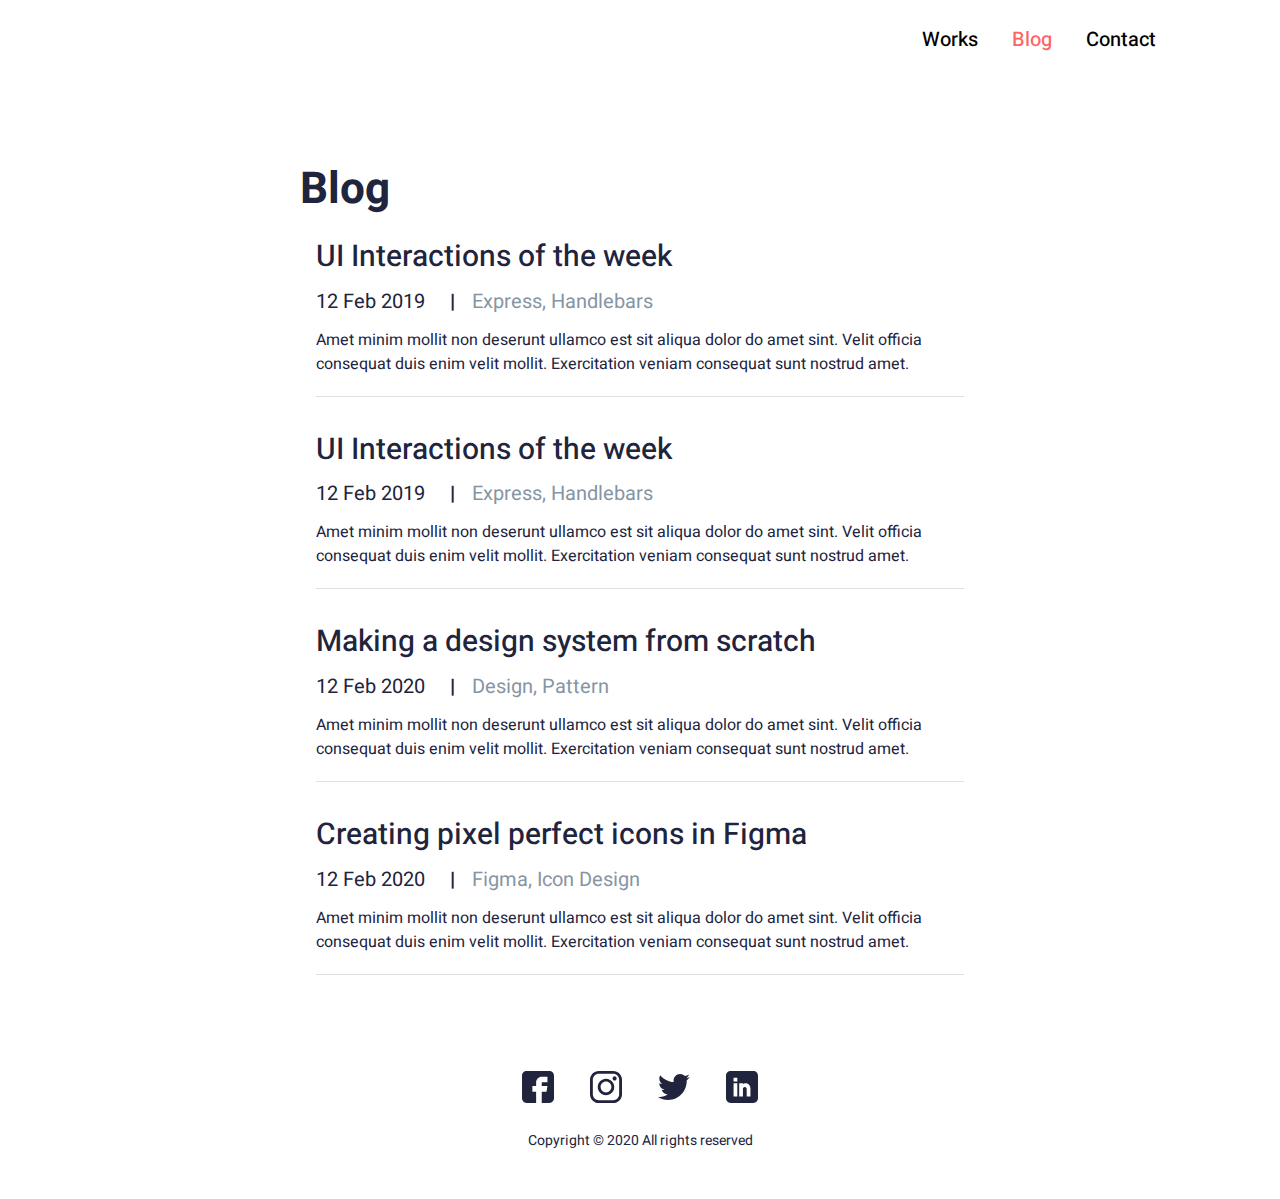
==== blog.html @ 6e4ddffd "uploading" ====
<!DOCTYPE html>
<html lang="en">
<head>
  <meta charset="UTF-8">
  <meta http-equiv="X-UA-Compatible" content="IE=edge">
  <meta name="viewport" content="width=device-width, initial-scale=1.0">
  <meta name="theme-color" content="rgb(255, 100, 100)">
  <meta name="msapplication-navbutton-color" content="rgb(255, 100, 100)">
  <meta name="apple-mobile-web-app-status-bar-style" content="rgb(255, 100, 100)">
  <link rel="stylesheet" href="css/base.css">
  <link rel="stylesheet" href="css/style.css">
  <title>John: Blog</title>
</head>
<body><!--active-->
  <div class="wrap">

    <header class="header-wrap">
      <div class="header-container container">
        <div class="header"><!--active-->
          <div class="header_burger-wrap"><!--active-->
            <div class="header_burger">
              <span class="header_burger-stick"></span>
              <span class="header_burger-stick"></span>
              <span class="header_burger-stick"></span>
            </div>
          </div>
          <nav class="header_menu-wrap"><!--active-->
            <ul class="header_menu">
              <li><a href="works.html" class="header_menu-link">Works</a></li>
              <li><a href="blog.html" class="header_menu-link header_menu-link_active">Blog</a></li>
              <li><a href="#contact" class="header_menu-link">Contact</a></li>
            </ul>
          </nav>
        </div>
      </div>
    </header>

    <main class="main">

      <section class="blog-wrap section">
        <div class="page-container container">
          <div class="blog page">
            <h2 class="blog_heading page-heading heading-main">Blog</h2>
            <div class="blog_case page-case">
              <a href="#" class="blog_case-item">
                <h3 class="blog_case-item_heading heading-thin">UI Interactions of the week</h3>
                <p class="blog_case-item_date">12 Feb 2019 <span>|</span> <mark>Express, Handlebars</mark></p>
                <p class="blog_case-item_text text">Amet minim mollit non deserunt ullamco est sit aliqua dolor do amet sint. Velit officia consequat duis enim velit mollit. Exercitation veniam consequat sunt nostrud amet.</p>
              </a>
              <a href="#" class="blog_case-item">
                <h3 class="blog_case-item_heading heading-thin">UI Interactions of the week</h3>
                <p class="blog_case-item_date">12 Feb 2019 <span>|</span> <mark>Express, Handlebars</mark></p>
                <p class="blog_case-item_text text">Amet minim mollit non deserunt ullamco est sit aliqua dolor do amet sint. Velit officia consequat duis enim velit mollit. Exercitation veniam consequat sunt nostrud amet.</p>
              </a>
              <a href="#" class="blog_case-item">
                <h3 class="blog_case-item_heading heading-thin">Making a design system from scratch</h3>
                <p class="blog_case-item_date">12 Feb 2020 <span>|</span> <mark>Design, Pattern</mark></p>
                <p class="blog_case-item_text text">Amet minim mollit non deserunt ullamco est sit aliqua dolor do amet sint. Velit officia consequat duis enim velit mollit. Exercitation veniam consequat sunt nostrud amet.</p>
              </a>
              <a href="#" class="blog_case-item">
                <h3 class="blog_case-item_heading heading-thin">Creating pixel perfect icons in Figma</h3>
                <p class="blog_case-item_date">12 Feb 2020 <span>|</span> <mark>Figma, Icon Design</mark></p>
                <p class="blog_case-item_text text">Amet minim mollit non deserunt ullamco est sit aliqua dolor do amet sint. Velit officia consequat duis enim velit mollit. Exercitation veniam consequat sunt nostrud amet.</p>
              </a>              
            </div>
          </div>
        </div>
      </section>

    </main>

    <footer class="footer-wrap section" id="contact">
      <div class="container">
        <div class="footer">
          <div class="footer_social">
            <a href="#" class="footer_social-link">
              <svg class="footer_social-link_svg" width="30" height="30" viewBox="0 0 30 30" fill="none" xmlns="http://www.w3.org/2000/svg">
                <path d="M25.6055 0H4.39453C1.97159 0 0 1.97159 0 4.39453V25.6055C0 28.0284 1.97159 30 4.39453 30H13.2422V19.3945H9.72656V14.1211H13.2422V10.5469C13.2422 7.63893 15.6077 5.27344 18.5156 5.27344H23.8477V10.5469H18.5156V14.1211H23.8477L22.9688 19.3945H18.5156V30H25.6055C28.0284 30 30 28.0284 30 25.6055V4.39453C30 1.97159 28.0284 0 25.6055 0Z"/>
              </svg>
            </a>
            <a href="#" class="footer_social-link">
              <svg class="footer_social-link_svg" width="30" height="30" viewBox="0 0 30 30" fill="none" xmlns="http://www.w3.org/2000/svg">
                <path d="M21.7209 0H8.27874C3.71384 0 0 3.71402 0 8.27892V21.7211C0 26.2862 3.71384 30 8.27874 30H21.7209C26.2862 30 30 26.286 30 21.7211V8.27892C30.0002 3.71402 26.2862 0 21.7209 0ZM27.3384 21.7211C27.3384 24.8185 24.8185 27.3383 21.7211 27.3383H8.27874C5.18153 27.3384 2.66175 24.8185 2.66175 21.7211V8.27892C2.66175 5.18171 5.18153 2.66175 8.27874 2.66175H21.7209C24.8183 2.66175 27.3383 5.18171 27.3383 8.27892V21.7211H27.3384Z"/>
                <path d="M15 7.27014C10.7375 7.27014 7.26978 10.7379 7.26978 15.0004C7.26978 19.2627 10.7375 22.7303 15 22.7303C19.2625 22.7303 22.7303 19.2627 22.7303 15.0004C22.7303 10.7379 19.2625 7.27014 15 7.27014ZM15 20.0683C12.2054 20.0683 9.93152 17.7949 9.93152 15.0002C9.93152 12.2054 12.2052 9.93171 15 9.93171C17.7948 9.93171 20.0685 12.2054 20.0685 15.0002C20.0685 17.7949 17.7947 20.0683 15 20.0683Z"/>
                <path d="M23.0545 5.01318C22.5417 5.01318 22.0379 5.2208 21.6757 5.58457C21.3118 5.94657 21.1025 6.45053 21.1025 6.96513C21.1025 7.47814 21.3119 7.98192 21.6757 8.34569C22.0377 8.70769 22.5417 8.91708 23.0545 8.91708C23.5691 8.91708 24.0713 8.70769 24.435 8.34569C24.7988 7.98192 25.0064 7.47796 25.0064 6.96513C25.0064 6.45053 24.7988 5.94657 24.435 5.58457C24.073 5.2208 23.5691 5.01318 23.0545 5.01318Z"/>
              </svg>
            </a>
            <a href="#" class="footer_social-link">
              <svg class="footer_social-link_svg" width="37" height="30" viewBox="0 0 37 30" fill="none" xmlns="http://www.w3.org/2000/svg">
                <path d="M36.9231 3.55154C35.55 4.15385 34.0869 4.55308 32.5615 4.74692C34.1308 3.81 35.3285 2.33769 35.8915 0.563077C34.4285 1.43538 32.8131 2.05154 31.0915 2.39538C29.7023 0.916154 27.7223 0 25.5623 0C21.3715 0 17.9977 3.40154 17.9977 7.57154C17.9977 8.17154 18.0485 8.74846 18.1731 9.29769C11.88 8.99077 6.31154 5.97462 2.57077 1.38C1.91769 2.51308 1.53462 3.81 1.53462 5.20615C1.53462 7.82769 2.88462 10.1515 4.89692 11.4969C3.68077 11.4738 2.48769 11.1208 1.47692 10.5646C1.47692 10.5877 1.47692 10.6177 1.47692 10.6477C1.47692 14.3262 4.10077 17.3815 7.54154 18.0854C6.92538 18.2538 6.25385 18.3346 5.55692 18.3346C5.07231 18.3346 4.58308 18.3069 4.12385 18.2054C5.10462 21.2031 7.88769 23.4069 11.1969 23.4785C8.62154 25.4931 5.35154 26.7069 1.81154 26.7069C1.19077 26.7069 0.595385 26.6792 0 26.6031C3.35308 28.7654 7.32692 30 11.6123 30C25.5415 30 33.1569 18.4615 33.1569 8.46C33.1569 8.12538 33.1454 7.80231 33.1292 7.48154C34.6315 6.41538 35.8938 5.08385 36.9231 3.55154Z"/>
              </svg>
            </a>
            <a href="#" class="footer_social-link">
              <svg class="footer_social-link_svg" width="30" height="30" viewBox="0 0 30 30" fill="none" xmlns="http://www.w3.org/2000/svg">
                <path d="M25.6055 0H4.39453C1.97159 0 0 1.97159 0 4.39453V25.6055C0 28.0284 1.97159 30 4.39453 30H25.6055C28.0284 30 30 28.0284 30 25.6055V4.39453C30 1.97159 28.0284 0 25.6055 0ZM10.6055 23.7891H7.08984V11.4844H10.6055V23.7891ZM10.6055 9.72656H7.08984V6.21094H10.6055V9.72656ZM22.9102 23.7891H19.3945V16.7578C19.3945 15.7887 18.6058 15 17.6367 15C16.6676 15 15.8789 15.7887 15.8789 16.7578V23.7891H12.3633V11.4844H15.8789V12.147C16.7999 11.8607 17.3982 11.4844 18.5156 11.4844C20.8999 11.4869 22.9102 13.6258 22.9102 16.1536V23.7891Z"/>
                </svg>
            </a>
          </div>
          <div class="footer_copyright">
            <p class="footer_copyright-text text">Copyright&nbsp;©&nbsp;2020 All&nbsp;rights&nbsp;reserved</p>
          </div> 
        </div>
      </div> 
    </footer>

  </div>

<!--    
  <div class="for-development"></div>

-->
  <script src="js/script.js"></script>
</body>
</html>
---- css/base.css ----
/*----------------------------------------------------patterns--
@media (max-width: 1280px)
  @media (max-width: 1152px)
@media (max-width: 1024px)
@media (max-width: 854px) ! 16px
@media (max-width: 768px)
@media (max-width: 600px)
  @media (max-width: 480px)
@media (max-width: 360px)

&nbsp;

line-height: calc((60 / 44) * 100%);

calc(32px + 40 * ((100vw - 320px)/(1280 - 320)));
--------------------------------------------------------------*/
/*---------------------------------------------for-development*/
.for-development {
  height: 100vh;
}
/*------------------------------------------------------------*/
/*--------------------------------------------------------base*/
* {
  margin: 0;
  padding: 0;
  border: 0;
}
*, *::before, *::after {
  -moz-box-sizing: border-box;
  -webkit-box-sizing: border-box;
  box-sizing: border-box;
}
:focus, :active, a:focus, a:active {
  outline: none;
}
a, img, header, nav, main, aside, footer, details, summary {
  display: block;
}
html, body {
  min-width: 100%;
  height: 100%;
  font-size: 16px;
  line-height: 1;
  -ms-text-size-adjust: 100%;
  -moz-text-size-adjust: 100%;
  -webkit-text-size-adjust: 100%;
}
input, button, textarea {
  font-family: inherit;
  font-size: 100%;
}
input::-ms-clear {
  display: none;
}
button, select {
  cursor: pointer;
  text-transform: none;
}
button::-moz-focus-inner {
  border: 0;
  padding: 0;
}
a, a:visited, a:hover, a:focus {
  text-decoration: none;
}
ul li {
  list-style: none;
}
img {
  vertical-align: top;
}
h1, h2, h3, h4, h5, h6 {
  font-size: inherit;
  font-weight: inherit;
}
mark {
  background-color: inherit;
  color: inherit;
}
/*------------------------------------------------------------*/
/*---------------------------------------------------normalize*/
b, strong {
  font-weight: bolder;
}
sub, sup {
  font-size: 75%;
  line-height: 0;
  position: relative;
  vertical-align: baseline;
}
sub {
  bottom: -4px;
}
sup {
  top: -8px;
}
button, [type="button"], [type="reset"], [type="submit"] {
  -webkit-appearance: button;
}
textarea {
  overflow: auto;
}
[type="search"] {
  -webkit-appearance: textfield;
  outline-offset: -2px;
}
[type="search"]::-webkit-search-decoration {
  -webkit-appearance: none;
}
summary::-webkit-details-marker {
  display: none;
}
/*------------------------------------------------------------*/
/*---------------------------------------------------------end*/
---- css/style.css ----
/*--------------------------------------------------------------------------------------------*/
/*---------------------------------------------------------------------------font&display=swap*/
@import url("https://fonts.googleapis.com/css?family=Heebo:regular,500,700,900&display=swap");
/*--------------------------------------------------------------------------------------------*/
/*-----------------------------------------------------------------------------------variables*/
:root {
  --font-family: "Heebo";
  --header-height: 64px;
  --min-width: 320px;
  --max-width: 856px;
  --side-space: 32px;
  --bg-color-base: rgb(255, 255, 255);
  --bg-color-pale: rgb(237, 247, 250);
  --bg-color-date: rgb(20, 40, 80);
  --bg-color-border: rgb(224, 224, 224);
  --color-primary: rgb(255, 100, 100);
  --color-secondary: rgb(0, 168, 204);
  --text-dark: rgb(33, 36, 61);
  --text-light: rgb(134, 149, 164);
  --text-black: rgb(0, 0, 0);
  --text-white: rgb(255, 255, 255);
}

/*--------------------------------------------------------------------------------------------*/
/*------------------------------------------------------------------------------------standart*/
html {
  scroll-behavior: smooth;
}

body {
  font-family: var(--font-family), sans-serif;
  color: var(--text-dark);
}
body.active {
  overflow: hidden;
}

.wrap {
  width: 100%;
  min-height: 100%;
  overflow: hidden;
  display: -webkit-box;
  display: -ms-flexbox;
  display: flex;
  -webkit-box-orient: vertical;
  -webkit-box-direction: normal;
      -ms-flex-direction: column;
          flex-direction: column;
}

.main {
  padding-top: calc(var(--header-height) + 16px);
  width: 100%;
  -webkit-box-flex: 1;
      -ms-flex: 1 0 100%;
          flex: 1 0 100%;
  display: -webkit-box;
  display: -ms-flexbox;
  display: flex;
  -webkit-box-orient: vertical;
  -webkit-box-direction: normal;
      -ms-flex-direction: column;
          flex-direction: column;
  background-color: var(--bg-color-base);
}
@media (max-width: 599px) {
  .main {
    padding-top: var(--header-height);
  }
}

.section {
  padding-top: 16px;
  padding-bottom: 16px;
}

.container {
  width: 100%;
  min-width: var(--min-width);
  max-width: calc(var(--max-width) + var(--side-space) * 2);
  margin: 0px auto;
  padding: 0px var(--side-space);
}
@media (max-width: 854px) {
  .container {
    padding: 0px 16px;
  }
}

/*--------------------------------------------------------------------------------------------*/
/*-------------------------------------------------------------------------------------repeats*/
.text {
  font-size: 16px;
  line-height: calc((24 / 16) * 100%);
  color: var(--text-dark);
}

.button {
  min-width: 208px;
  height: 48px;
  padding: 16px 8px;
  margin-right: auto;
  display: -webkit-inline-box;
  display: -ms-inline-flexbox;
  display: inline-flex;
  -webkit-box-pack: center;
      -ms-flex-pack: center;
          justify-content: center;
  -webkit-box-align: center;
      -ms-flex-align: center;
          align-items: center;
  color: var(--text-white);
  font-weight: 500;
  font-size: 20px;
  line-height: calc((28 / 20) * 100%);
  border-radius: 2px;
  background-color: var(--color-primary);
  -webkit-transition: 0.25s;
  transition: 0.25s;
}
.button:hover {
  color: var(--text-dark);
  -webkit-transition: 0.25s;
  transition: 0.25s;
  -webkit-box-shadow: 0px 4px 10px rgba(33, 36, 61, 0.25);
          box-shadow: 0px 4px 10px rgba(33, 36, 61, 0.25);
}
.button:focus {
  color: var(--text-dark);
  -webkit-transition: 0.25s;
  transition: 0.25s;
  -webkit-box-shadow: 0px 4px 10px rgba(33, 36, 61, 0.25);
          box-shadow: 0px 4px 10px rgba(33, 36, 61, 0.25);
}

.heading-main {
  color: var(--text-dark);
  font-weight: bold;
  font-size: 44px;
  line-height: calc((60 / 44) * 100%);
}
@media (max-width: 599px) {
  .heading-main {
    font-size: 32px;
    line-height: calc((40 / 32) * 100%);
  }
}
.heading-bold {
  color: var(--text-dark);
  font-weight: bold;
  font-size: 30px;
  line-height: calc((44 / 30) * 100%);
  padding-bottom: 16px;
}
@media (max-width: 599px) {
  .heading-bold {
    font-size: 24px;
    line-height: calc((30 / 24) * 100%);
  }
}
.heading-thin {
  color: var(--text-dark);
  font-weight: 500;
  font-size: 30px;
  line-height: calc((44 / 30) * 100%);
  padding-bottom: 8px;
}
@media (max-width: 599px) {
  .heading-thin {
    font-size: 26px;
    line-height: calc((38 / 26) * 100%);
  }
}
.heading-small {
  color: var(--text-dark);
  font-weight: bold;
  font-size: 26px;
  line-height: calc((38 / 26) * 100%);
  padding-bottom: 32px;
}
@media (max-width: 767px) {
  .heading-small {
    padding-bottom: 16px;
  }
}
@media (max-width: 599px) {
  .heading-small {
    font-size: 22px;
    line-height: calc((30 / 22) * 100%);
    padding-bottom: 12px;
  }
}

/*--------------------------------------------------------------------------------------------*/
/*--------------------------------------------------------------------------------------header*/
.header {
  position: relative;
  height: 64px;
  padding: 16px 0px;
  margin: 0px -16px;
  display: -webkit-box;
  display: -ms-flexbox;
  display: flex;
  -webkit-box-pack: end;
      -ms-flex-pack: end;
          justify-content: flex-end;
  -webkit-box-align: center;
      -ms-flex-align: center;
          align-items: center;
}
.header-wrap {
  position: absolute;
  z-index: 100;
  top: 0;
  left: 0;
  width: 100%;
  padding-top: 8px;
  padding-bottom: 8px;
}
@media (max-width: 854px) {
  .header-wrap {
    padding-top: 0px;
    padding-bottom: 0px;
  }
}
.header-container {
  max-width: calc(1032px + var(--side-space) * 2);
}
@media (max-width: 767px) {
  .header.active::before {
    content: "";
    position: absolute;
    z-index: 12;
    top: 0;
    left: 0;
    width: 100%;
    height: 100%;
    background-color: var(--bg-color-base);
  }
}
@media (max-width: 767px) {
  .header_burger {
    position: relative;
    width: 30px;
    height: 18px;
  }
}
.header_burger-wrap {
  display: none;
}
@media (max-width: 767px) {
  .header_burger-wrap {
    height: 100%;
    padding: 0px 16px;
    display: -webkit-box;
    display: -ms-flexbox;
    display: flex;
    -webkit-box-align: center;
        -ms-flex-align: center;
            align-items: center;
    position: relative;
    z-index: 13;
  }
}
.header_burger-wrap.active .header_burger-stick:first-child {
  -webkit-transform: rotate(45deg) translateY(-50%);
          transform: rotate(45deg) translateY(-50%);
  top: 50%;
  -webkit-transition: 0.35s;
  transition: 0.35s;
}
.header_burger-wrap.active .header_burger-stick:nth-child(2) {
  -webkit-transform: scale(0);
          transform: scale(0);
  -webkit-transition: 0.35s;
  transition: 0.35s;
}
.header_burger-wrap.active .header_burger-stick:last-child {
  -webkit-transform: rotate(-45deg) translateY(50%);
          transform: rotate(-45deg) translateY(50%);
  bottom: 50%;
  -webkit-transition: 0.35s;
  transition: 0.35s;
}
.header_burger-wrap:hover .header_burger-stick {
  background-color: var(--color-primary);
}
@media (max-width: 767px) {
  .header_burger-stick {
    position: absolute;
    top: 0px;
    left: 0;
    display: block;
    width: 100%;
    height: 2px;
    background-color: var(--text-dark);
    -webkit-transition: 0.35s;
    transition: 0.35s;
  }
  .header_burger-stick:nth-child(2) {
    top: 50%;
    -webkit-transform: translateY(-50%);
            transform: translateY(-50%);
  }
  .header_burger-stick:last-child {
    top: auto;
    bottom: 0px;
  }
}
.header_menu {
  height: 100%;
  display: -webkit-box;
  display: -ms-flexbox;
  display: flex;
  -webkit-box-pack: center;
      -ms-flex-pack: center;
          justify-content: center;
  -webkit-box-align: center;
      -ms-flex-align: center;
          align-items: center;
}
@media (max-width: 767px) {
  .header_menu {
    -webkit-box-orient: vertical;
    -webkit-box-direction: normal;
        -ms-flex-direction: column;
            flex-direction: column;
    height: auto;
    padding-top: 16px;
  }
}
.header_menu-wrap {
  position: relative;
  z-index: 11;
  height: 100%;
  display: -webkit-box;
  display: -ms-flexbox;
  display: flex;
  -webkit-box-pack: center;
      -ms-flex-pack: center;
          justify-content: center;
  -webkit-box-align: center;
      -ms-flex-align: center;
          align-items: center;
}
@media (max-width: 767px) {
  .header_menu-wrap {
    position: absolute;
    padding-top: var(--header-height);
    top: -100vh;
    left: 0;
    width: 100%;
    height: 100vh;
    background-color: var(--bg-color-base);
    -webkit-box-align: start;
        -ms-flex-align: start;
            align-items: flex-start;
    overflow: auto;
    -webkit-transition: 0.5s;
    transition: 0.5s;
  }
  .header_menu-wrap.active {
    top: 0;
    -webkit-transition: 0.5s;
    transition: 0.5s;
  }
}
.header_menu > li {
  height: 100%;
  display: -webkit-box;
  display: -ms-flexbox;
  display: flex;
  -webkit-box-pack: justify;
      -ms-flex-pack: justify;
          justify-content: space-between;
  -webkit-box-align: center;
      -ms-flex-align: center;
          align-items: center;
}
.header_menu > li:not(:last-child) {
  margin-right: 2px;
}
@media (max-width: 767px) {
  .header_menu > li:not(:last-child) {
    margin-right: 0px;
  }
}
.header_menu > li:hover .header_menu-link {
  color: var(--color-primary);
  -webkit-transition: 0.25s;
  transition: 0.25s;
}
.header_menu > li:focus .header_menu-link {
  color: var(--color-primary);
  -webkit-transition: 0.25s;
  transition: 0.25s;
}
.header_menu-link {
  position: relative;
  height: 100%;
  display: -webkit-box;
  display: -ms-flexbox;
  display: flex;
  -webkit-box-align: center;
      -ms-flex-align: center;
          align-items: center;
  padding: 0px 16px;
  color: var(--text-black);
  font-size: 20px;
  font-weight: 500;
  -webkit-transition: 0.25s;
  transition: 0.25s;
}
@media (max-width: 767px) {
  .header_menu-link {
    padding: 16px;
    font-size: 24px;
  }
}
.header_menu-link_active {
  color: var(--color-primary);
}

/*--------------------------------------------------------------------------------------------*/
/*---------------------------------------------------------------------------------------hello*/
.hello {
  padding-top: 112px;
  padding-bottom: 48px;
}
@media (max-width: 854px) {
  .hello {
    padding-top: 64px;
  }
}
@media (max-width: 599px) {
  .hello {
    padding-top: 0px;
  }
}
.hello_case {
  display: -webkit-box;
  display: -ms-flexbox;
  display: flex;
}
@media (max-width: 599px) {
  .hello_case {
    -webkit-box-orient: vertical;
    -webkit-box-direction: reverse;
        -ms-flex-direction: column-reverse;
            flex-direction: column-reverse;
  }
}
.hello_case-item:first-child {
  -webkit-box-flex: 1;
      -ms-flex: 1 1 auto;
          flex: 1 1 auto;
  display: -webkit-box;
  display: -ms-flexbox;
  display: flex;
  -webkit-box-orient: vertical;
  -webkit-box-direction: normal;
      -ms-flex-direction: column;
          flex-direction: column;
  padding-right: 104px;
}
@media (max-width: 854px) {
  .hello_case-item:first-child {
    padding-right: 64px;
  }
}
@media (max-width: 767px) {
  .hello_case-item:first-child {
    padding-right: 16px;
  }
}
@media (max-width: 599px) {
  .hello_case-item:first-child {
    padding-right: 0px;
  }
}
.hello_case-item:last-child {
  -webkit-box-flex: 0;
      -ms-flex: 0 0 244px;
          flex: 0 0 244px;
}
@media (max-width: 599px) {
  .hello_case-item:last-child {
    display: -webkit-box;
    display: -ms-flexbox;
    display: flex;
    -webkit-box-pack: center;
        -ms-flex-pack: center;
            justify-content: center;
    -webkit-box-align: start;
        -ms-flex-align: start;
            align-items: flex-start;
    padding-bottom: 32px;
  }
}
@media (max-width: 479px) {
  .hello_case-item:last-child {
    -ms-flex-preferred-size: 172px;
        flex-basis: 172px;
  }
}
.hello_case-item_heading {
  max-width: 460px;
  padding-top: 20px;
  padding-bottom: 28px;
}
@media (max-width: 599px) {
  .hello_case-item_heading {
    max-width: none;
    text-align: center;
    padding-top: 32px;
    padding-bottom: 24px;
  }
}
@media (max-width: 599px) {
  .hello_case-item_heading {
    max-width: 288px;
    margin-left: auto;
    margin-right: auto;
  }
}
.hello_case-item_text {
  padding-bottom: 32px;
}
@media (max-width: 599px) {
  .hello_case-item_text {
    text-align: center;
    padding-bottom: 24px;
  }
}
@media (max-width: 599px) {
  .hello_case-item_link {
    margin-left: auto;
  }
}
.hello_case-item_photo {
  position: relative;
  min-width: 244px;
  min-height: 244px;
  overflow: hidden;
  border-radius: 50%;
  -webkit-box-shadow: -8px 12px 0px 0px var(--bg-color-pale);
          box-shadow: -8px 12px 0px 0px var(--bg-color-pale);
}
@media (max-width: 479px) {
  .hello_case-item_photo {
    min-width: 172px;
    min-height: 172px;
    -webkit-box-shadow: -4px 8px 0px 0px var(--bg-color-pale);
            box-shadow: -4px 8px 0px 0px var(--bg-color-pale);
  }
}
.hello_case-item_photo-wrap {
  position: relative;
}
.hello_case-item_photo > img {
  position: absolute;
  top: 0;
  left: 0;
  width: 100%;
  height: 100%;
  -o-object-position: center;
     object-position: center;
  -o-object-fit: cover;
     object-fit: cover;
}
.hello_case-item_photo-copyright {
  position: absolute;
  left: 50%;
  bottom: -20px;
  -webkit-transform: translate(-50%, 100%);
          transform: translate(-50%, 100%);
  width: 100%;
  text-align: center;
  font-size: 12px;
  color: var(--text-light);
}
.hello_case-item_photo-copyright > a {
  display: inline-block;
  color: var(--text-dark);
}

/*--------------------------------------------------------------------------------------------*/
/*----------------------------------------------------------------------------------------post*/
.post-wrap {
  background-color: var(--bg-color-pale);
}
.post_heading {
  padding: 16px 0px;
  display: -webkit-box;
  display: -ms-flexbox;
  display: flex;
  -webkit-box-pack: justify;
      -ms-flex-pack: justify;
          justify-content: space-between;
}
@media (max-width: 599px) {
  .post_heading {
    padding-top: 0px;
  }
}
@media (max-width: 479px) {
  .post_heading {
    -webkit-box-pack: center;
        -ms-flex-pack: center;
            justify-content: center;
  }
}
.post_heading-name {
  color: var(--text-dark);
  font-size: 22px;
  line-height: calc((44 / 22) * 100%);
  -webkit-transition: 0.25s;
  transition: 0.25s;
}
@media (max-width: 599px) {
  .post_heading-name {
    font-size: 18px;
  }
}
.post_heading-name:hover {
  color: var(--color-secondary);
  -webkit-transition: 0.25s;
  transition: 0.25s;
}
.post_heading-name:focus {
  color: var(--color-secondary);
  -webkit-transition: 0.25s;
  transition: 0.25s;
}
.post_heading-link {
  font-size: 16px;
  line-height: calc((24 / 16) * 100%);
  color: var(--color-secondary);
  display: -webkit-inline-box;
  display: -ms-inline-flexbox;
  display: inline-flex;
  -webkit-box-align: center;
      -ms-flex-align: center;
          align-items: center;
}
@media (max-width: 479px) {
  .post_heading-link {
    display: none;
  }
}
.post_case {
  display: -webkit-box;
  display: -ms-flexbox;
  display: flex;
  -webkit-box-pack: justify;
      -ms-flex-pack: justify;
          justify-content: space-between;
  margin: 0px -12px;
}
@media (max-width: 767px) {
  .post_case {
    -webkit-box-orient: vertical;
    -webkit-box-direction: normal;
        -ms-flex-direction: column;
            flex-direction: column;
  }
}
.post_case-item {
  -webkit-box-flex: 1;
      -ms-flex: 1 1 50%;
          flex: 1 1 50%;
  padding: 24px;
  margin: 0px 12px;
  margin-bottom: 16px;
  background-color: var(--bg-color-base);
  -webkit-box-shadow: 0px 4px 10px rgba(187, 225, 250, 0.25);
          box-shadow: 0px 4px 10px rgba(187, 225, 250, 0.25);
  border-radius: 4px;
  cursor: pointer;
}
@media (max-width: 599px) {
  .post_case-item {
    padding: 16px;
  }
}
.post_case-item_date {
  color: var(--text-dark);
  font-size: 18px;
  line-height: calc((26 / 18) * 100%);
  padding-bottom: 16px;
}
@media (max-width: 599px) {
  .post_case-item_date {
    font-size: 16px;
  }
}
.post_case-item_date > span {
  padding: 0px 20px;
  font-weight: 900;
}
@media (max-width: 479px) {
  .post_case-item_date > span {
    padding: 0px 16px;
  }
}

/*--------------------------------------------------------------------------------------------*/
/*---------------------------------------------------------------------------------------works*/
.works_heading {
  padding: 16px 0px 0px;
  display: -webkit-box;
  display: -ms-flexbox;
  display: flex;
  -webkit-box-pack: start;
      -ms-flex-pack: start;
          justify-content: flex-start;
}
@media (max-width: 599px) {
  .works_heading {
    padding-top: 0px;
  }
}
@media (max-width: 479px) {
  .works_heading {
    -webkit-box-pack: center;
        -ms-flex-pack: center;
            justify-content: center;
  }
}
.works_heading-name {
  color: var(--text-dark);
  font-size: 22px;
  line-height: calc((44 / 22) * 100%);
  -webkit-transition: 0.25s;
  transition: 0.25s;
}
@media (max-width: 599px) {
  .works_heading-name {
    font-size: 18px;
  }
}
.works_heading-name:hover {
  color: var(--color-primary);
  -webkit-transition: 0.25s;
  transition: 0.25s;
}
.works_heading-name:focus {
  color: var(--color-primary);
  -webkit-transition: 0.25s;
  transition: 0.25s;
}
.works_case {
  display: -webkit-box;
  display: -ms-flexbox;
  display: flex;
  -webkit-box-orient: vertical;
  -webkit-box-direction: normal;
      -ms-flex-direction: column;
          flex-direction: column;
  margin: 0px -16px;
}
.works_case-item {
  display: -webkit-box;
  display: -ms-flexbox;
  display: flex;
  -webkit-box-align: start;
      -ms-flex-align: start;
          align-items: flex-start;
  margin: 0px 16px;
  padding-top: 16px;
  padding-bottom: 24px;
  border-bottom: 1px solid var(--bg-color-border);
  margin-bottom: 16px;
}
@media (max-width: 599px) {
  .works_case-item {
    -webkit-box-orient: vertical;
    -webkit-box-direction: normal;
        -ms-flex-direction: column;
            flex-direction: column;
    padding-bottom: 16px;
  }
}
.works_case-item_image {
  -webkit-box-flex: 0;
      -ms-flex: 0 0 244px;
          flex: 0 0 244px;
  position: relative;
  width: 244px;
  min-height: 180px;
  border-radius: 6px;
  overflow: hidden;
}
@media (max-width: 599px) {
  .works_case-item_image {
    -ms-flex-preferred-size: 100%;
        flex-basis: 100%;
    width: 100%;
    padding-bottom: calc((230 / 340) * 100%);
    margin-bottom: 16px;
  }
}
.works_case-item_image > img {
  position: absolute;
  top: 0;
  left: 0;
  width: 100%;
  height: 100%;
  -o-object-position: center;
     object-position: center;
  -o-object-fit: cover;
     object-fit: cover;
}
.works_case-item_content {
  padding-left: 20px;
}
@media (max-width: 599px) {
  .works_case-item_content {
    padding-left: 0px;
  }
}
.works_case-item_content-data {
  font-size: 20px;
  line-height: calc((26 / 20) * 100%);
  color: var(--text-light);
  padding-bottom: 20px;
}
@media (max-width: 599px) {
  .works_case-item_content-data {
    font-size: 16px;
    line-height: calc((24 / 16) * 100%);
  }
}
.works_case-item_content-data > span {
  padding: 0px 10px;
  margin-right: 24px;
  font-weight: 900;
  font-size: 18px;
  line-height: calc((26 / 18) * 100%);
  color: var(--text-white);
  background-color: var(--bg-color-date);
  border-radius: 16px;
}
@media (max-width: 599px) {
  .works_case-item_content-data > span {
    padding: 0px 12px;
    font-size: 16px;
    line-height: calc((24 / 16) * 100%);
  }
}

/*--------------------------------------------------------------------------------------------*/
/*--------------------------------------------------------------------------------------footer*/
.footer {
  padding-top: 32px;
  padding-bottom: 32px;
}
@media (max-width: 479px) {
  .footer {
    padding-top: 0px;
  }
}
.footer_social {
  display: -webkit-box;
  display: -ms-flexbox;
  display: flex;
  -webkit-box-pack: center;
      -ms-flex-pack: center;
          justify-content: center;
  -webkit-box-align: center;
      -ms-flex-align: center;
          align-items: center;
  padding-bottom: 12px;
}
.footer_social-link {
  padding: 16px;
  margin: 0px 2px;
  display: -webkit-box;
  display: -ms-flexbox;
  display: flex;
  -webkit-box-pack: center;
      -ms-flex-pack: center;
          justify-content: center;
  -webkit-box-align: center;
      -ms-flex-align: center;
          align-items: center;
}
.footer_social-link_svg {
  width: 32px;
  height: 32px;
  fill: var(--text-dark);
}
.footer_social-link:hover .footer_social-link_svg {
  fill: var(--color-primary);
}
.footer_social-link:focus .footer_social-link_svg {
  fill: var(--color-primary);
}
.footer_copyright-text {
  font-size: 14px;
  line-height: 20px;
  text-align: center;
}

/*--------------------------------------------------------------------------------------------*/
/*----------------------------------------------------------------------------------------blog*/
.page {
  padding-top: 64px;
}
@media (max-width: 854px) {
  .page {
    padding-top: 4px;
  }
}
.page-container {
  max-width: calc(680px + var(--side-space) * 2);
}
.page_heading {
  padding-bottom: 32px;
}
@media (max-width: 767px) {
  .page_heading {
    padding-bottom: 16px;
  }
}
.page_case {
  display: -webkit-box;
  display: -ms-flexbox;
  display: flex;
  -webkit-box-orient: vertical;
  -webkit-box-direction: normal;
      -ms-flex-direction: column;
          flex-direction: column;
  margin: 0px -16px;
}

.blog_case-item {
  padding-top: 16px;
  padding-bottom: 20px;
  margin: 0px 16px 16px;
  cursor: pointer;
  border-bottom: 1px solid var(--bg-color-border);
}
@media (max-width: 767px) {
  .blog_case-item {
    padding-top: 12px;
    margin-bottom: 12px;
  }
}
.blog_case-item_date {
  color: var(--text-dark);
  font-size: 20px;
  line-height: calc((28 / 20) * 100%);
  padding-bottom: 12px;
}
@media (max-width: 599px) {
  .blog_case-item_date {
    font-size: 16px;
    line-height: calc((24 / 16) * 100%);
  }
}
.blog_case-item_date > span {
  padding-left: 20px;
  padding-right: 12px;
  font-weight: 900;
}
@media (max-width: 479px) {
  .blog_case-item_date > span {
    padding: 0px 16px;
  }
}
.blog_case-item_date > mark {
  color: var(--text-light);
}

/*--------------------------------------------------------------------------------------------*/
/*----------------------------------------------------------------------------------------work*/
.work_case {
  padding-top: 16px;
}
@media (max-width: 767px) {
  .work_case {
    padding-top: 8px;
  }
}
.work_case-item {
  padding-bottom: 48px;
  margin-bottom: 24px;
}
@media (max-width: 599px) {
  .work_case-item {
    padding-bottom: 16px;
    margin-bottom: 12px;
  }
}

/*--------------------------------------------------------------------------------------------*/
/*---------------------------------------------------------------------------------work-detail*/
.work-detail {
  padding-top: 52px;
}
@media (max-width: 854px) {
  .work-detail {
    padding-top: 4px;
  }
}
.work-detail_about {
  padding-bottom: 40px;
}
@media (max-width: 854px) {
  .work-detail_about {
    padding-bottom: 16px;
  }
}
@media (max-width: 599px) {
  .work-detail_about {
    padding-bottom: 8px;
  }
}
.work-detail_about-heading {
  max-width: 480px;
  margin-right: auto;
  font-size: 34px;
  line-height: calc((50 / 34) * 100%);
  padding-bottom: 32px;
}
@media (max-width: 599px) {
  .work-detail_about-heading {
    font-size: 30px;
    line-height: calc((40 / 30) * 100%);
    padding-bottom: 24px;
  }
}
.work-detail_about-data {
  color: var(--text-dark);
  padding-bottom: 32px;
}
@media (max-width: 599px) {
  .work-detail_about-data {
    padding-bottom: 24px;
  }
}
.work-detail_about-data > span {
  background-color: var(--color-primary);
}
.work-detail_about-text {
  padding-bottom: 40px;
}
@media (max-width: 854px) {
  .work-detail_about-text {
    padding-bottom: 24px;
  }
}
.work-detail_about_image {
  position: relative;
  width: 100%;
  padding-bottom: calc((460 / 680) * 100%);
  margin-bottom: 24px;
}
@media (max-width: 599px) {
  .work-detail_about_image {
    padding-bottom: calc((256 / 340) * 100%);
  }
}
.work-detail_about_image > img {
  position: absolute;
  top: 0;
  left: 0;
  width: 100%;
  height: 100%;
  -o-object-position: center;
     object-position: center;
  -o-object-fit: cover;
     object-fit: cover;
}
.work-detail_content-heading_small {
  font-weight: 500;
  font-size: 24px;
  line-height: calc((32 / 24) * 100%);
  padding-bottom: 16px;
}
.work-detail_content-text {
  padding-bottom: 32px;
}
@media (max-width: 854px) {
  .work-detail_content-text {
    padding-bottom: 24px;
  }
}

/*--------------------------------------------------------------------------------------------*/
/*-----------------------------------------------------------------------------------------end*/
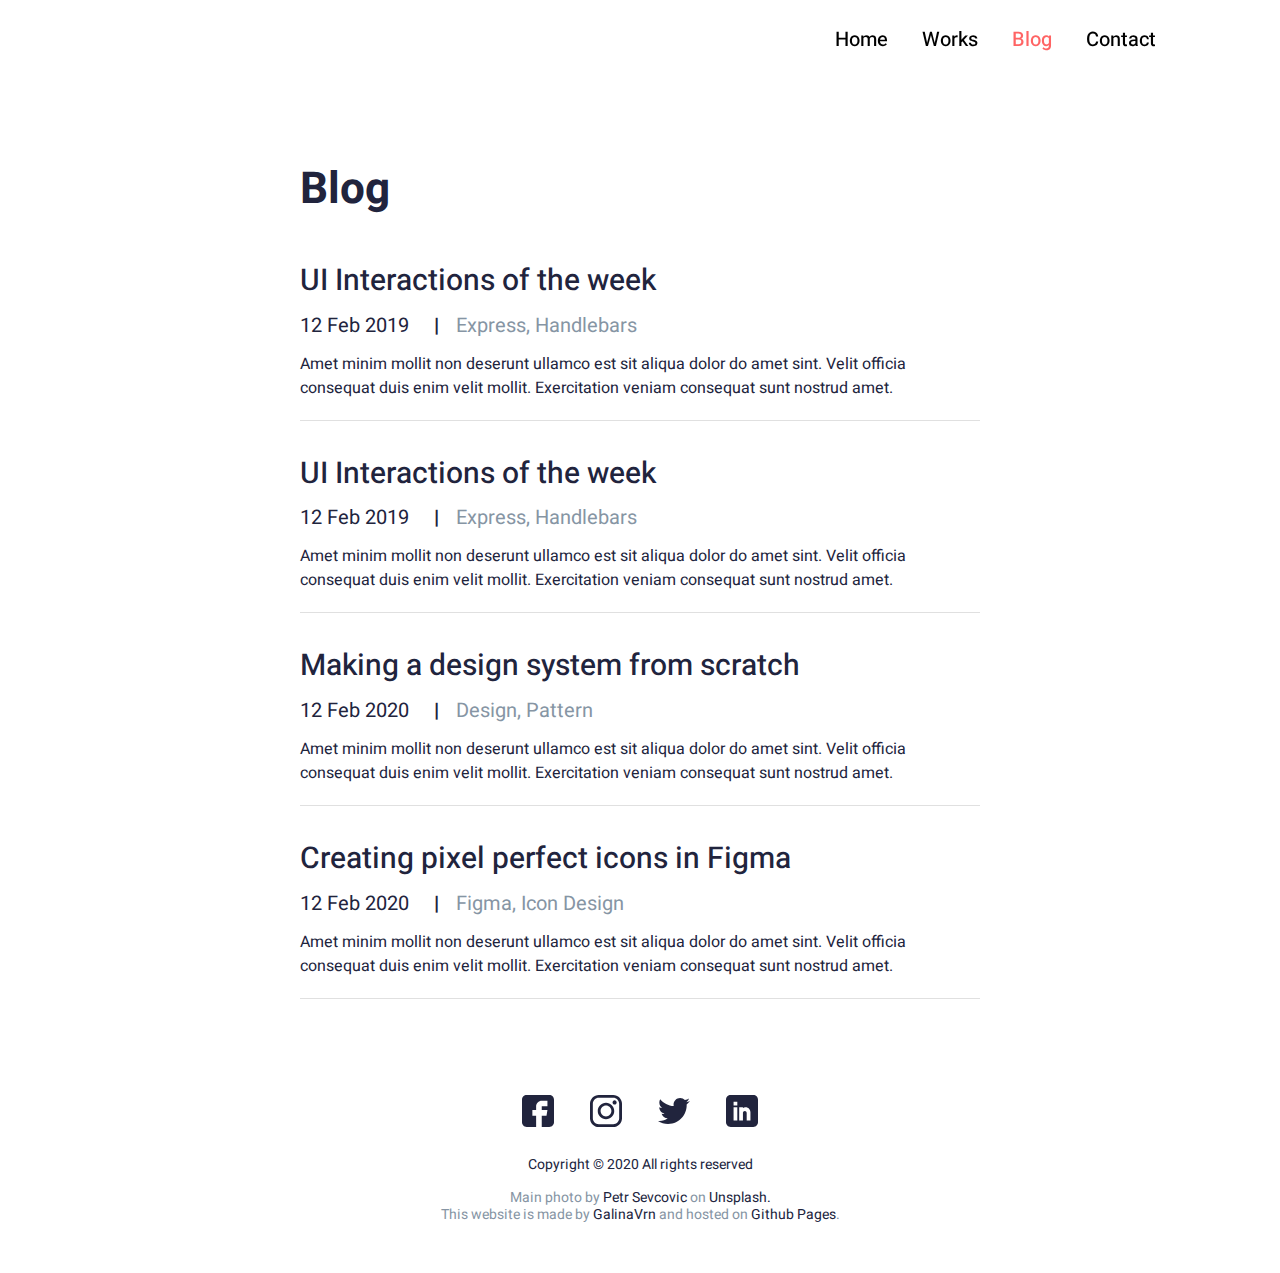
==== commit 3cb92f58: "uploading" ====
--- a/blog.html
+++ b/blog.html
@@ -4,63 +4,74 @@
   <meta charset="UTF-8">
   <meta http-equiv="X-UA-Compatible" content="IE=edge">
   <meta name="viewport" content="width=device-width, initial-scale=1.0">
+  <title>John: Blog</title>
+  <!--theme-->
   <meta name="theme-color" content="rgb(255, 100, 100)">
-  <meta name="msapplication-navbutton-color" content="rgb(255, 100, 100)">
-  <meta name="apple-mobile-web-app-status-bar-style" content="rgb(255, 100, 100)">
+  <meta name="msapplication-navbutton-color" content="rgb(255, 100, 100)"><!--windows phone-->
+  <meta name="format-detection" content="telephone=no"><!--ios safari-->
+  <!--favicon-->
+  <link rel="shortcut icon" type="image/x-icon" href="image/favicon/favicon.ico?"><!--for github only-->
+  <link rel="icon" href="image/favicon/favicon.ico">
+  <link rel="icon" href="image/favicon/favicon.svg" type="image/svg+xml">
+  <link rel="apple-touch-icon" href="image/favicon/apple-touch-icon.png">
+  <link rel="manifest" href="image/favicon/manifest.webmanifest">
+  <!--style-->
   <link rel="stylesheet" href="css/base.css">
   <link rel="stylesheet" href="css/style.css">
-  <title>John: Blog</title>
 </head>
 <body><!--active-->
   <div class="wrap">
 
-    <header class="header-wrap">
-      <div class="header-container container">
-        <div class="header"><!--active-->
-          <div class="header_burger-wrap"><!--active-->
-            <div class="header_burger">
-              <span class="header_burger-stick"></span>
-              <span class="header_burger-stick"></span>
-              <span class="header_burger-stick"></span>
+    <header class="header"><!--scroll-->
+      <div class="header__wrapper"><!--active-->
+        <div class="header__container container">
+          <div class="header__body">
+            <div class="header__burger burger__wrapper"><!--active-->
+              <button class="burger__body" type="button">
+                <span class="burger__line"></span>
+                <span class="burger__line"></span>
+                <span class="burger__line"></span>
+              </button>
             </div>
+            <nav class="header__navigation navigation__wrapper"><!--active-->
+              <ul class="navigation__body">
+                <li><a href="index.html" class="navigation__link">Home</a></li>
+                <li><a href="work.html" class="navigation__link">Works</a></li>
+                <li><a href="blog.html" class="navigation__link active">Blog</a></li>
+                <li><a href="#contact" class="navigation__link">Contact</a></li>
+              </ul>
+            </nav>
           </div>
-          <nav class="header_menu-wrap"><!--active-->
-            <ul class="header_menu">
-              <li><a href="works.html" class="header_menu-link">Works</a></li>
-              <li><a href="blog.html" class="header_menu-link header_menu-link_active">Blog</a></li>
-              <li><a href="#contact" class="header_menu-link">Contact</a></li>
-            </ul>
-          </nav>
         </div>
       </div>
     </header>
 
     <main class="main">
 
-      <section class="blog-wrap section">
-        <div class="page-container container">
-          <div class="blog page">
-            <h2 class="blog_heading page-heading heading-main">Blog</h2>
-            <div class="blog_case page-case">
-              <a href="#" class="blog_case-item">
-                <h3 class="blog_case-item_heading heading-thin">UI Interactions of the week</h3>
-                <p class="blog_case-item_date">12 Feb 2019 <span>|</span> <mark>Express, Handlebars</mark></p>
-                <p class="blog_case-item_text text">Amet minim mollit non deserunt ullamco est sit aliqua dolor do amet sint. Velit officia consequat duis enim velit mollit. Exercitation veniam consequat sunt nostrud amet.</p>
+      <section class="page section">
+        <div class="page__container container">
+          <div class="page__body">
+            <h2 class="page__heading heading-main">Blog</h2>
+            <div class="page__case">
+              <a href="#" class="page__item__blog blog-item">
+                <h3 class="blog-item__heading heading-thin">UI Interactions of the week</h3>
+                <p class="blog-item__date">12 Feb 2019 <span>|</span> <mark>Express, Handlebars</mark></p>
+                <p class="blog-item__text text">Amet minim mollit non deserunt ullamco est sit aliqua dolor do amet sint. Velit officia consequat duis enim velit mollit. Exercitation veniam consequat sunt nostrud amet.</p>
               </a>
-              <a href="#" class="blog_case-item">
-                <h3 class="blog_case-item_heading heading-thin">UI Interactions of the week</h3>
-                <p class="blog_case-item_date">12 Feb 2019 <span>|</span> <mark>Express, Handlebars</mark></p>
-                <p class="blog_case-item_text text">Amet minim mollit non deserunt ullamco est sit aliqua dolor do amet sint. Velit officia consequat duis enim velit mollit. Exercitation veniam consequat sunt nostrud amet.</p>
+              <a href="#" class="page__item__blog blog-item">
+                <h3 class="blog-item__heading heading-thin">UI Interactions of the week</h3>
+                <p class="blog-item__date">12 Feb 2019 <span>|</span> <mark>Express, Handlebars</mark></p>
+                <p class="blog-item__text text">Amet minim mollit non deserunt ullamco est sit aliqua dolor do amet sint. Velit officia consequat duis enim velit mollit. Exercitation veniam consequat sunt nostrud amet.</p>
               </a>
-              <a href="#" class="blog_case-item">
-                <h3 class="blog_case-item_heading heading-thin">Making a design system from scratch</h3>
-                <p class="blog_case-item_date">12 Feb 2020 <span>|</span> <mark>Design, Pattern</mark></p>
-                <p class="blog_case-item_text text">Amet minim mollit non deserunt ullamco est sit aliqua dolor do amet sint. Velit officia consequat duis enim velit mollit. Exercitation veniam consequat sunt nostrud amet.</p>
+              <a href="#" class="page__item__blog blog-item">
+                <h3 class="blog-item__heading heading-thin">Making a design system from scratch</h3>
+                <p class="blog-item__date">12 Feb 2020 <span>|</span> <mark>Design, Pattern</mark></p>
+                <p class="blog-item__text text">Amet minim mollit non deserunt ullamco est sit aliqua dolor do amet sint. Velit officia consequat duis enim velit mollit. Exercitation veniam consequat sunt nostrud amet.</p>
               </a>
-              <a href="#" class="blog_case-item">
-                <h3 class="blog_case-item_heading heading-thin">Creating pixel perfect icons in Figma</h3>
-                <p class="blog_case-item_date">12 Feb 2020 <span>|</span> <mark>Figma, Icon Design</mark></p>
-                <p class="blog_case-item_text text">Amet minim mollit non deserunt ullamco est sit aliqua dolor do amet sint. Velit officia consequat duis enim velit mollit. Exercitation veniam consequat sunt nostrud amet.</p>
+              <a href="#" class="page__item__blog blog-item">
+                <h3 class="blog-item__heading heading-thin">Creating pixel perfect icons in Figma</h3>
+                <p class="blog-item__date">12 Feb 2020 <span>|</span> <mark>Figma, Icon Design</mark></p>
+                <p class="blog-item__text text">Amet minim mollit non deserunt ullamco est sit aliqua dolor do amet sint. Velit officia consequat duis enim velit mollit. Exercitation veniam consequat sunt nostrud amet.</p>
               </a>              
             </div>
           </div>
@@ -69,42 +80,45 @@
 
     </main>
 
-    <footer class="footer-wrap section" id="contact">
+    <footer class="footer section" id="contact">
       <div class="container">
-        <div class="footer">
-          <div class="footer_social">
-            <a href="#" class="footer_social-link">
-              <svg class="footer_social-link_svg" width="30" height="30" viewBox="0 0 30 30" fill="none" xmlns="http://www.w3.org/2000/svg">
+        <div class="footer__body">
+          <div class="footer__social">
+            <a href="#" class="footer__link">
+              <svg class="footer__svg" width="30" height="30" viewBox="0 0 30 30" fill="none" xmlns="http://www.w3.org/2000/svg">
                 <path d="M25.6055 0H4.39453C1.97159 0 0 1.97159 0 4.39453V25.6055C0 28.0284 1.97159 30 4.39453 30H13.2422V19.3945H9.72656V14.1211H13.2422V10.5469C13.2422 7.63893 15.6077 5.27344 18.5156 5.27344H23.8477V10.5469H18.5156V14.1211H23.8477L22.9688 19.3945H18.5156V30H25.6055C28.0284 30 30 28.0284 30 25.6055V4.39453C30 1.97159 28.0284 0 25.6055 0Z"/>
               </svg>
             </a>
-            <a href="#" class="footer_social-link">
-              <svg class="footer_social-link_svg" width="30" height="30" viewBox="0 0 30 30" fill="none" xmlns="http://www.w3.org/2000/svg">
+            <a href="#" class="footer__link">
+              <svg class="footer__svg" width="30" height="30" viewBox="0 0 30 30" fill="none" xmlns="http://www.w3.org/2000/svg">
                 <path d="M21.7209 0H8.27874C3.71384 0 0 3.71402 0 8.27892V21.7211C0 26.2862 3.71384 30 8.27874 30H21.7209C26.2862 30 30 26.286 30 21.7211V8.27892C30.0002 3.71402 26.2862 0 21.7209 0ZM27.3384 21.7211C27.3384 24.8185 24.8185 27.3383 21.7211 27.3383H8.27874C5.18153 27.3384 2.66175 24.8185 2.66175 21.7211V8.27892C2.66175 5.18171 5.18153 2.66175 8.27874 2.66175H21.7209C24.8183 2.66175 27.3383 5.18171 27.3383 8.27892V21.7211H27.3384Z"/>
                 <path d="M15 7.27014C10.7375 7.27014 7.26978 10.7379 7.26978 15.0004C7.26978 19.2627 10.7375 22.7303 15 22.7303C19.2625 22.7303 22.7303 19.2627 22.7303 15.0004C22.7303 10.7379 19.2625 7.27014 15 7.27014ZM15 20.0683C12.2054 20.0683 9.93152 17.7949 9.93152 15.0002C9.93152 12.2054 12.2052 9.93171 15 9.93171C17.7948 9.93171 20.0685 12.2054 20.0685 15.0002C20.0685 17.7949 17.7947 20.0683 15 20.0683Z"/>
                 <path d="M23.0545 5.01318C22.5417 5.01318 22.0379 5.2208 21.6757 5.58457C21.3118 5.94657 21.1025 6.45053 21.1025 6.96513C21.1025 7.47814 21.3119 7.98192 21.6757 8.34569C22.0377 8.70769 22.5417 8.91708 23.0545 8.91708C23.5691 8.91708 24.0713 8.70769 24.435 8.34569C24.7988 7.98192 25.0064 7.47796 25.0064 6.96513C25.0064 6.45053 24.7988 5.94657 24.435 5.58457C24.073 5.2208 23.5691 5.01318 23.0545 5.01318Z"/>
               </svg>
             </a>
-            <a href="#" class="footer_social-link">
-              <svg class="footer_social-link_svg" width="37" height="30" viewBox="0 0 37 30" fill="none" xmlns="http://www.w3.org/2000/svg">
+            <a href="#" class="footer__link">
+              <svg class="footer__svg" width="37" height="30" viewBox="0 0 37 30" fill="none" xmlns="http://www.w3.org/2000/svg">
                 <path d="M36.9231 3.55154C35.55 4.15385 34.0869 4.55308 32.5615 4.74692C34.1308 3.81 35.3285 2.33769 35.8915 0.563077C34.4285 1.43538 32.8131 2.05154 31.0915 2.39538C29.7023 0.916154 27.7223 0 25.5623 0C21.3715 0 17.9977 3.40154 17.9977 7.57154C17.9977 8.17154 18.0485 8.74846 18.1731 9.29769C11.88 8.99077 6.31154 5.97462 2.57077 1.38C1.91769 2.51308 1.53462 3.81 1.53462 5.20615C1.53462 7.82769 2.88462 10.1515 4.89692 11.4969C3.68077 11.4738 2.48769 11.1208 1.47692 10.5646C1.47692 10.5877 1.47692 10.6177 1.47692 10.6477C1.47692 14.3262 4.10077 17.3815 7.54154 18.0854C6.92538 18.2538 6.25385 18.3346 5.55692 18.3346C5.07231 18.3346 4.58308 18.3069 4.12385 18.2054C5.10462 21.2031 7.88769 23.4069 11.1969 23.4785C8.62154 25.4931 5.35154 26.7069 1.81154 26.7069C1.19077 26.7069 0.595385 26.6792 0 26.6031C3.35308 28.7654 7.32692 30 11.6123 30C25.5415 30 33.1569 18.4615 33.1569 8.46C33.1569 8.12538 33.1454 7.80231 33.1292 7.48154C34.6315 6.41538 35.8938 5.08385 36.9231 3.55154Z"/>
               </svg>
             </a>
-            <a href="#" class="footer_social-link">
-              <svg class="footer_social-link_svg" width="30" height="30" viewBox="0 0 30 30" fill="none" xmlns="http://www.w3.org/2000/svg">
+            <a href="#" class="footer__link">
+              <svg class="footer__svg" width="30" height="30" viewBox="0 0 30 30" fill="none" xmlns="http://www.w3.org/2000/svg">
                 <path d="M25.6055 0H4.39453C1.97159 0 0 1.97159 0 4.39453V25.6055C0 28.0284 1.97159 30 4.39453 30H25.6055C28.0284 30 30 28.0284 30 25.6055V4.39453C30 1.97159 28.0284 0 25.6055 0ZM10.6055 23.7891H7.08984V11.4844H10.6055V23.7891ZM10.6055 9.72656H7.08984V6.21094H10.6055V9.72656ZM22.9102 23.7891H19.3945V16.7578C19.3945 15.7887 18.6058 15 17.6367 15C16.6676 15 15.8789 15.7887 15.8789 16.7578V23.7891H12.3633V11.4844H15.8789V12.147C16.7999 11.8607 17.3982 11.4844 18.5156 11.4844C20.8999 11.4869 22.9102 13.6258 22.9102 16.1536V23.7891Z"/>
                 </svg>
             </a>
           </div>
-          <div class="footer_copyright">
-            <p class="footer_copyright-text text">Copyright&nbsp;©&nbsp;2020 All&nbsp;rights&nbsp;reserved</p>
+          <div class="footer__copyright">
+            <p class="footer__copyright-text text">Copyright&nbsp;©&nbsp;2020 All&nbsp;rights&nbsp;reserved</p>
           </div> 
+          <div class="footer__authors">
+            <p class="footer__authors-image">Main photo by <a href="https://unsplash.com/@sevcovic23?utm_source=unsplash&utm_medium=referral&utm_content=creditCopyText" target="_blank">Petr Sevcovic</a> on <a href="https://unsplash.com/?utm_source=unsplash&utm_medium=referral&utm_content=creditCopyText" target="_blank">Unsplash.</a></p>
+            <p class="footer__authors-website">This website is made by <a href="https://www.facebook.com/galina.putintceva" target="_blank">GalinaVrn</a> and hosted on <a href="https://pages.github.com/" target="_blank">Github Pages</a>.</p>
+          </div>
         </div>
       </div> 
     </footer>
 
   </div>
-
 <!--    
   <div class="for-development"></div>
 
--- a/css/base.css
+++ b/css/base.css
@@ -1,25 +1,5 @@
-/*----------------------------------------------------patterns--
-@media (max-width: 1280px)
-  @media (max-width: 1152px)
-@media (max-width: 1024px)
-@media (max-width: 854px) ! 16px
-@media (max-width: 768px)
-@media (max-width: 600px)
-  @media (max-width: 480px)
-@media (max-width: 360px)
-
-&nbsp;
-
-line-height: calc((60 / 44) * 100%);
-
-calc(32px + 40 * ((100vw - 320px)/(1280 - 320)));
---------------------------------------------------------------*/
-/*---------------------------------------------for-development*/
-.for-development {
-  height: 100vh;
-}
-/*------------------------------------------------------------*/
-/*--------------------------------------------------------base*/
+/*--------------------------------------------------------------------------------------------*/
+/*----------------------------------------------------------------------------------------base*/
 * {
   margin: 0;
   padding: 0;
@@ -30,11 +10,12 @@
   -webkit-box-sizing: border-box;
   box-sizing: border-box;
 }
-:focus, :active, a:focus, a:active {
+*:focus, *:active {
   outline: none;
+  border: none;
 }
-a, img, header, nav, main, aside, footer, details, summary {
-  display: block;
+::-moz-focus-inner {
+  border: 0;
 }
 html, body {
   min-width: 100%;
@@ -45,23 +26,12 @@
   -moz-text-size-adjust: 100%;
   -webkit-text-size-adjust: 100%;
 }
-input, button, textarea {
-  font-family: inherit;
-  font-size: 100%;
+a, img, details, summary, figcaption, figure, hgroup, menu, 
+header, nav, main, article, aside, section, footer {
+  display: block;
 }
-input::-ms-clear {
+summary::-webkit-details-marker {
   display: none;
-}
-button, select {
-  cursor: pointer;
-  text-transform: none;
-}
-button::-moz-focus-inner {
-  border: 0;
-  padding: 0;
-}
-a, a:visited, a:hover, a:focus {
-  text-decoration: none;
 }
 ul li {
   list-style: none;
@@ -73,14 +43,12 @@
   font-size: inherit;
   font-weight: inherit;
 }
+b, strong {
+  font-weight: bolder;
+}
 mark {
   background-color: inherit;
   color: inherit;
-}
-/*------------------------------------------------------------*/
-/*---------------------------------------------------normalize*/
-b, strong {
-  font-weight: bolder;
 }
 sub, sup {
   font-size: 75%;
@@ -89,26 +57,128 @@
   vertical-align: baseline;
 }
 sub {
-  bottom: -4px;
+  bottom: -0.25em;
 }
 sup {
-  top: -8px;
+  top: -0.5em;
 }
-button, [type="button"], [type="reset"], [type="submit"] {
-  -webkit-appearance: button;
+table {
+  border-collapse: collapse;
+  border-spacing: 0;
+  text-indent: 0;
+  border-color: inherit;
+}
+audio, canvas, video {
+  display: inline-block;
+  max-width: 100%;
+}
+audio:not([controls]) {
+  display: none;
+  height: 0;
+}
+[hidden] {
+  display: none;
+}
+/*--------------------------------------------------------------------------------------------*/
+/*---------------------------------------------------------------------------------------input*/
+a, a:visited, a:hover, a:focus {
+  text-decoration: none;
+  outline: none;
+}
+input::-ms-clear {
+  display: none;
+}
+input, button, textarea {
+  font-family: inherit;
+  font-size: 100%;
+}
+select {
+  text-transform: none;
 }
 textarea {
   overflow: auto;
+  resize: vertical;
+  vertical-align: top;
+}
+button, select {
+  cursor: pointer;
+  text-transform: none;
+}
+button, [type=button], [type=reset], [type=submit] {
+  -webkit-appearance: none;
+  -moz-appearance: none;
+  appearance: none;
+  background-color: transparent;
+}
+button[disabled], html input[disabled] {
+    cursor: default;
+}
+button::-moz-focus-inner {
+  border: 0;
+  padding: 0;
 }
 [type="search"] {
   -webkit-appearance: textfield;
   outline-offset: -2px;
 }
-[type="search"]::-webkit-search-decoration {
-  -webkit-appearance: none;
+input[type="search"]::-webkit-search-cancel-button,
+input[type="search"]::-webkit-search-decoration,
+input[type="search"]::-webkit-search-results-button,
+input[type="search"]::-webkit-search-results-decoration {
+    -webkit-appearance: none;
+    -moz-appearance: none;
+    appearance: none;
 }
-summary::-webkit-details-marker {
-  display: none;
+::-webkit-inner-spin-button,
+::-webkit-outer-spin-button {
+  height: auto;
 }
-/*------------------------------------------------------------*/
-/*---------------------------------------------------------end*/+/*--------------------------------------------------------------------------------------------*/
+/*-------------------------------------------------------------------------normalize-&-reseter*/
+abbr[title] {
+  -webkit-text-decoration: none;
+  text-decoration: none;
+}
+code, kbd, samp, pre {
+  font-family: monospace, monospace;
+  font-size: 16px;
+}
+blockquote, q {
+	quotes: none;
+}
+blockquote:before, blockquote:after, q:before, q:after {
+	content: '';
+	content: none;
+}
+table {
+	border-collapse: collapse;
+	border-spacing: 0;
+}
+/*--------------------------------------------------------------------------------------------*/
+/*-----------------------------------------------------------------------------for-development*/
+.development {
+  height: 100vh;
+}
+/*------------------------------------------------------------------------------------patterns*/
+/*----------------------------------------------------------------------------------------------
+@media (max-width: 1280px)
+@media (max-width: 1152px)
+@media (max-width: 1024px)
+@media (max-width: 854px) ! 16px
+@media (max-width: 768px)
+@media (max-width: 600px)
+@media (max-width: 480px)
+@media (max-width: 360px)
+
+&nbsp;
+
+line-height: calc((60 / 44) * 100%);
+any: calc(32px + 40 * ((100vw - 320px)/(1280 - 320)));
+
+@media (any-hover: hover) {
+  &:hover {
+    
+  }
+}
+----------------------------------------------------------------------------------------------*/
+/*-----------------------------------------------------------------------------------------end*/--- a/css/style.css
+++ b/css/style.css
@@ -1,5 +1,5 @@
 /*--------------------------------------------------------------------------------------------*/
-/*---------------------------------------------------------------------------font&display=swap*/
+/*--------------------------------------------------------------------------font-&display=swap*/
 @import url("https://fonts.googleapis.com/css?family=Heebo:regular,500,700,900&display=swap");
 /*--------------------------------------------------------------------------------------------*/
 /*-----------------------------------------------------------------------------------variables*/
@@ -35,7 +35,7 @@
   overflow: hidden;
 }
 
-.wrap {
+.wrapper {
   width: 100%;
   min-height: 100%;
   overflow: hidden;
@@ -85,6 +85,18 @@
   .container {
     padding: 0px 16px;
   }
+}
+
+::-moz-selection {
+  text-shadow: none;
+  color: var(--color-primary);
+  background-color: var(--text-dark);
+}
+
+::selection {
+  text-shadow: none;
+  color: var(--color-primary);
+  background-color: var(--text-dark);
 }
 
 /*--------------------------------------------------------------------------------------------*/
@@ -118,17 +130,15 @@
   -webkit-transition: 0.25s;
   transition: 0.25s;
 }
-.button:hover {
-  color: var(--text-dark);
-  -webkit-transition: 0.25s;
-  transition: 0.25s;
-  -webkit-box-shadow: 0px 4px 10px rgba(33, 36, 61, 0.25);
-          box-shadow: 0px 4px 10px rgba(33, 36, 61, 0.25);
+@media (any-hover: hover) {
+  .button:hover {
+    color: var(--text-dark);
+    -webkit-box-shadow: 0px 4px 10px rgba(33, 36, 61, 0.25);
+            box-shadow: 0px 4px 10px rgba(33, 36, 61, 0.25);
+  }
 }
 .button:focus {
   color: var(--text-dark);
-  -webkit-transition: 0.25s;
-  transition: 0.25s;
   -webkit-box-shadow: 0px 4px 10px rgba(33, 36, 61, 0.25);
           box-shadow: 0px 4px 10px rgba(33, 36, 61, 0.25);
 }
@@ -194,40 +204,45 @@
 /*--------------------------------------------------------------------------------------------*/
 /*--------------------------------------------------------------------------------------header*/
 .header {
-  position: relative;
-  height: 64px;
-  padding: 16px 0px;
-  margin: 0px -16px;
-  display: -webkit-box;
-  display: -ms-flexbox;
-  display: flex;
-  -webkit-box-pack: end;
-      -ms-flex-pack: end;
-          justify-content: flex-end;
-  -webkit-box-align: center;
-      -ms-flex-align: center;
-          align-items: center;
-}
-.header-wrap {
   position: absolute;
-  z-index: 100;
+  width: 100%;
   top: 0;
   left: 0;
+  min-height: 32px;
+}
+@media (max-width: 854px) {
+  .header {
+    min-height: 4px;
+  }
+}
+.header.scroll .header__wrapper {
+  background-color: rgba(255, 255, 255, 0.85);
+}
+@media (any-hover: hover) {
+  .header.scroll .header__wrapper:hover {
+    background-color: rgba(255, 255, 255, 0.95);
+  }
+}
+.header.scroll .header__body {
+  min-height: calc(var(--header-height) - 16px);
+}
+@media (max-width: 767px) {
+  .header.scroll .header__body {
+    min-height: calc(var(--header-height) - 8px);
+  }
+}
+.header__wrapper {
+  position: fixed;
+  z-index: 50;
   width: 100%;
-  padding-top: 8px;
-  padding-bottom: 8px;
-}
-@media (max-width: 854px) {
-  .header-wrap {
-    padding-top: 0px;
-    padding-bottom: 0px;
-  }
-}
-.header-container {
-  max-width: calc(1032px + var(--side-space) * 2);
-}
-@media (max-width: 767px) {
-  .header.active::before {
+  top: 0;
+  left: 0;
+  background-color: transparent;
+  -webkit-transition: background-color 0.25s ease 0s;
+  transition: background-color 0.25s ease 0s;
+}
+@media (max-width: 767px) {
+  .header__wrapper.active::before {
     content: "";
     position: absolute;
     z-index: 12;
@@ -238,20 +253,45 @@
     background-color: var(--bg-color-base);
   }
 }
-@media (max-width: 767px) {
-  .header_burger {
-    position: relative;
-    width: 30px;
-    height: 18px;
-  }
-}
-.header_burger-wrap {
+.header__container {
+  max-width: calc(1032px + var(--side-space) * 2);
+  padding-top: 8px;
+  padding-bottom: 8px;
+}
+@media (max-width: 767px) {
+  .header__container {
+    padding-top: 0px;
+    padding-bottom: 0px;
+  }
+}
+.header__body {
+  min-height: var(--header-height);
+  padding: 8px 0px;
+  margin: 0px -16px;
+  display: -webkit-box;
+  display: -ms-flexbox;
+  display: flex;
+  -webkit-box-pack: end;
+      -ms-flex-pack: end;
+          justify-content: flex-end;
+  -webkit-box-align: center;
+      -ms-flex-align: center;
+          align-items: center;
+  -webkit-transition: min-height 0.25s ease 0s;
+  transition: min-height 0.25s ease 0s;
+}
+@media (max-width: 767px) {
+  .header__body {
+    min-height: calc(var(--header-height) - 8px);
+  }
+}
+
+.burger__wrapper {
   display: none;
 }
 @media (max-width: 767px) {
-  .header_burger-wrap {
-    height: 100%;
-    padding: 0px 16px;
+  .burger__wrapper {
+    padding: 8px 16px;
     display: -webkit-box;
     display: -ms-flexbox;
     display: flex;
@@ -262,31 +302,37 @@
     z-index: 13;
   }
 }
-.header_burger-wrap.active .header_burger-stick:first-child {
+@media (any-hover: hover) {
+  .burger__wrapper:hover .burger__line {
+    background-color: var(--color-primary);
+  }
+}
+.burger__wrapper:focus .burger__line {
+  background-color: var(--color-primary);
+}
+.burger__wrapper.active .burger__line:first-child {
   -webkit-transform: rotate(45deg) translateY(-50%);
           transform: rotate(45deg) translateY(-50%);
   top: 50%;
-  -webkit-transition: 0.35s;
-  transition: 0.35s;
-}
-.header_burger-wrap.active .header_burger-stick:nth-child(2) {
+}
+.burger__wrapper.active .burger__line:nth-child(2) {
   -webkit-transform: scale(0);
           transform: scale(0);
-  -webkit-transition: 0.35s;
-  transition: 0.35s;
-}
-.header_burger-wrap.active .header_burger-stick:last-child {
+}
+.burger__wrapper.active .burger__line:last-child {
   -webkit-transform: rotate(-45deg) translateY(50%);
           transform: rotate(-45deg) translateY(50%);
   bottom: 50%;
-  -webkit-transition: 0.35s;
-  transition: 0.35s;
-}
-.header_burger-wrap:hover .header_burger-stick {
-  background-color: var(--color-primary);
-}
-@media (max-width: 767px) {
-  .header_burger-stick {
+}
+@media (max-width: 767px) {
+  .burger__body {
+    position: relative;
+    width: 32px;
+    height: 20px;
+  }
+}
+@media (max-width: 767px) {
+  .burger__line {
     position: absolute;
     top: 0px;
     left: 0;
@@ -294,20 +340,23 @@
     width: 100%;
     height: 2px;
     background-color: var(--text-dark);
-    -webkit-transition: 0.35s;
-    transition: 0.35s;
-  }
-  .header_burger-stick:nth-child(2) {
+    -webkit-transition: 0.25s;
+    transition: 0.25s;
+  }
+  .burger__line:nth-child(2) {
     top: 50%;
     -webkit-transform: translateY(-50%);
             transform: translateY(-50%);
   }
-  .header_burger-stick:last-child {
+  .burger__line:last-child {
     top: auto;
     bottom: 0px;
   }
 }
-.header_menu {
+
+.navigation__wrapper {
+  position: relative;
+  z-index: 11;
   height: 100%;
   display: -webkit-box;
   display: -ms-flexbox;
@@ -320,33 +369,9 @@
           align-items: center;
 }
 @media (max-width: 767px) {
-  .header_menu {
-    -webkit-box-orient: vertical;
-    -webkit-box-direction: normal;
-        -ms-flex-direction: column;
-            flex-direction: column;
-    height: auto;
-    padding-top: 16px;
-  }
-}
-.header_menu-wrap {
-  position: relative;
-  z-index: 11;
-  height: 100%;
-  display: -webkit-box;
-  display: -ms-flexbox;
-  display: flex;
-  -webkit-box-pack: center;
-      -ms-flex-pack: center;
-          justify-content: center;
-  -webkit-box-align: center;
-      -ms-flex-align: center;
-          align-items: center;
-}
-@media (max-width: 767px) {
-  .header_menu-wrap {
+  .navigation__wrapper {
     position: absolute;
-    padding-top: var(--header-height);
+    padding-top: calc(var(--header-height) - 8px);
     top: -100vh;
     left: 0;
     width: 100%;
@@ -359,13 +384,33 @@
     -webkit-transition: 0.5s;
     transition: 0.5s;
   }
-  .header_menu-wrap.active {
+  .navigation__wrapper.active {
     top: 0;
-    -webkit-transition: 0.5s;
-    transition: 0.5s;
-  }
-}
-.header_menu > li {
+  }
+}
+.navigation__body {
+  height: 100%;
+  display: -webkit-box;
+  display: -ms-flexbox;
+  display: flex;
+  -webkit-box-pack: center;
+      -ms-flex-pack: center;
+          justify-content: center;
+  -webkit-box-align: center;
+      -ms-flex-align: center;
+          align-items: center;
+}
+@media (max-width: 767px) {
+  .navigation__body {
+    -webkit-box-orient: vertical;
+    -webkit-box-direction: normal;
+        -ms-flex-direction: column;
+            flex-direction: column;
+    height: auto;
+    padding-top: 16px;
+  }
+}
+.navigation__body > li {
   height: 100%;
   display: -webkit-box;
   display: -ms-flexbox;
@@ -377,25 +422,15 @@
       -ms-flex-align: center;
           align-items: center;
 }
-.header_menu > li:not(:last-child) {
+.navigation__body > li:not(:last-child) {
   margin-right: 2px;
 }
 @media (max-width: 767px) {
-  .header_menu > li:not(:last-child) {
+  .navigation__body > li:not(:last-child) {
     margin-right: 0px;
   }
 }
-.header_menu > li:hover .header_menu-link {
-  color: var(--color-primary);
-  -webkit-transition: 0.25s;
-  transition: 0.25s;
-}
-.header_menu > li:focus .header_menu-link {
-  color: var(--color-primary);
-  -webkit-transition: 0.25s;
-  transition: 0.25s;
-}
-.header_menu-link {
+.navigation__link {
   position: relative;
   height: 100%;
   display: -webkit-box;
@@ -404,7 +439,7 @@
   -webkit-box-align: center;
       -ms-flex-align: center;
           align-items: center;
-  padding: 0px 16px;
+  padding: 8px 16px;
   color: var(--text-black);
   font-size: 20px;
   font-weight: 500;
@@ -412,45 +447,53 @@
   transition: 0.25s;
 }
 @media (max-width: 767px) {
-  .header_menu-link {
+  .navigation__link {
     padding: 16px;
     font-size: 24px;
   }
 }
-.header_menu-link_active {
+@media (any-hover: hover) {
+  .navigation__link:hover {
+    color: var(--color-primary);
+  }
+}
+.navigation__link:focus {
+  color: var(--color-primary);
+}
+.navigation__link.active {
   color: var(--color-primary);
 }
 
 /*--------------------------------------------------------------------------------------------*/
 /*---------------------------------------------------------------------------------------hello*/
-.hello {
+.hello__body {
   padding-top: 112px;
   padding-bottom: 48px;
 }
 @media (max-width: 854px) {
-  .hello {
+  .hello__body {
     padding-top: 64px;
   }
 }
 @media (max-width: 599px) {
-  .hello {
+  .hello__body {
     padding-top: 0px;
   }
 }
-.hello_case {
-  display: -webkit-box;
-  display: -ms-flexbox;
-  display: flex;
-}
-@media (max-width: 599px) {
-  .hello_case {
+.hello__case {
+  display: -webkit-box;
+  display: -ms-flexbox;
+  display: flex;
+}
+@media (max-width: 599px) {
+  .hello__case {
     -webkit-box-orient: vertical;
     -webkit-box-direction: reverse;
         -ms-flex-direction: column-reverse;
             flex-direction: column-reverse;
   }
 }
-.hello_case-item:first-child {
+.hello__item:first-child {
   -webkit-box-flex: 1;
       -ms-flex: 1 1 auto;
           flex: 1 1 auto;
@@ -464,27 +507,27 @@
   padding-right: 104px;
 }
 @media (max-width: 854px) {
-  .hello_case-item:first-child {
+  .hello__item:first-child {
     padding-right: 64px;
   }
 }
 @media (max-width: 767px) {
-  .hello_case-item:first-child {
+  .hello__item:first-child {
     padding-right: 16px;
   }
 }
 @media (max-width: 599px) {
-  .hello_case-item:first-child {
+  .hello__item:first-child {
     padding-right: 0px;
   }
 }
-.hello_case-item:last-child {
+.hello__item:last-child {
   -webkit-box-flex: 0;
       -ms-flex: 0 0 244px;
           flex: 0 0 244px;
 }
 @media (max-width: 599px) {
-  .hello_case-item:last-child {
+  .hello__item:last-child {
     display: -webkit-box;
     display: -ms-flexbox;
     display: flex;
@@ -498,18 +541,18 @@
   }
 }
 @media (max-width: 479px) {
-  .hello_case-item:last-child {
+  .hello__item:last-child {
     -ms-flex-preferred-size: 172px;
         flex-basis: 172px;
   }
 }
-.hello_case-item_heading {
+.hello__heading {
   max-width: 460px;
   padding-top: 20px;
   padding-bottom: 28px;
 }
 @media (max-width: 599px) {
-  .hello_case-item_heading {
+  .hello__heading {
     max-width: none;
     text-align: center;
     padding-top: 32px;
@@ -517,27 +560,30 @@
   }
 }
 @media (max-width: 599px) {
-  .hello_case-item_heading {
+  .hello__heading {
     max-width: 288px;
     margin-left: auto;
     margin-right: auto;
   }
 }
-.hello_case-item_text {
+.hello__text {
   padding-bottom: 32px;
 }
 @media (max-width: 599px) {
-  .hello_case-item_text {
+  .hello__text {
     text-align: center;
     padding-bottom: 24px;
   }
 }
 @media (max-width: 599px) {
-  .hello_case-item_link {
+  .hello__link {
     margin-left: auto;
   }
 }
-.hello_case-item_photo {
+.hello__extra {
+  position: relative;
+}
+.hello__photo {
   position: relative;
   min-width: 244px;
   min-height: 244px;
@@ -547,17 +593,14 @@
           box-shadow: -8px 12px 0px 0px var(--bg-color-pale);
 }
 @media (max-width: 479px) {
-  .hello_case-item_photo {
+  .hello__photo {
     min-width: 172px;
     min-height: 172px;
     -webkit-box-shadow: -4px 8px 0px 0px var(--bg-color-pale);
             box-shadow: -4px 8px 0px 0px var(--bg-color-pale);
   }
 }
-.hello_case-item_photo-wrap {
-  position: relative;
-}
-.hello_case-item_photo > img {
+.hello__photo > img {
   position: absolute;
   top: 0;
   left: 0;
@@ -568,28 +611,13 @@
   -o-object-fit: cover;
      object-fit: cover;
 }
-.hello_case-item_photo-copyright {
-  position: absolute;
-  left: 50%;
-  bottom: -20px;
-  -webkit-transform: translate(-50%, 100%);
-          transform: translate(-50%, 100%);
-  width: 100%;
-  text-align: center;
-  font-size: 12px;
-  color: var(--text-light);
-}
-.hello_case-item_photo-copyright > a {
-  display: inline-block;
-  color: var(--text-dark);
-}
 
 /*--------------------------------------------------------------------------------------------*/
-/*----------------------------------------------------------------------------------------post*/
-.post-wrap {
+/*----------------------------------------------------------------------------------------blog*/
+.blog {
   background-color: var(--bg-color-pale);
 }
-.post_heading {
+.blog__heading {
   padding: 16px 0px;
   display: -webkit-box;
   display: -ms-flexbox;
@@ -599,18 +627,18 @@
           justify-content: space-between;
 }
 @media (max-width: 599px) {
-  .post_heading {
+  .blog__heading {
     padding-top: 0px;
   }
 }
 @media (max-width: 479px) {
-  .post_heading {
+  .blog__heading {
     -webkit-box-pack: center;
         -ms-flex-pack: center;
             justify-content: center;
   }
 }
-.post_heading-name {
+.blog__name {
   color: var(--text-dark);
   font-size: 22px;
   line-height: calc((44 / 22) * 100%);
@@ -618,21 +646,19 @@
   transition: 0.25s;
 }
 @media (max-width: 599px) {
-  .post_heading-name {
+  .blog__name {
     font-size: 18px;
   }
 }
-.post_heading-name:hover {
+@media (any-hover: hover) {
+  .blog__name:hover {
+    color: var(--color-secondary);
+  }
+}
+.blog__name:focus {
   color: var(--color-secondary);
-  -webkit-transition: 0.25s;
-  transition: 0.25s;
-}
-.post_heading-name:focus {
-  color: var(--color-secondary);
-  -webkit-transition: 0.25s;
-  transition: 0.25s;
-}
-.post_heading-link {
+}
+.blog__link {
   font-size: 16px;
   line-height: calc((24 / 16) * 100%);
   color: var(--color-secondary);
@@ -644,11 +670,11 @@
           align-items: center;
 }
 @media (max-width: 479px) {
-  .post_heading-link {
+  .blog__link {
     display: none;
   }
 }
-.post_case {
+.blog__case {
   display: -webkit-box;
   display: -ms-flexbox;
   display: flex;
@@ -658,14 +684,14 @@
   margin: 0px -12px;
 }
 @media (max-width: 767px) {
-  .post_case {
+  .blog__case {
     -webkit-box-orient: vertical;
     -webkit-box-direction: normal;
         -ms-flex-direction: column;
             flex-direction: column;
   }
 }
-.post_case-item {
+.blog__item {
   -webkit-box-flex: 1;
       -ms-flex: 1 1 50%;
           flex: 1 1 50%;
@@ -679,34 +705,60 @@
   cursor: pointer;
 }
 @media (max-width: 599px) {
-  .post_case-item {
+  .blog__item {
     padding: 16px;
   }
 }
-.post_case-item_date {
+.blog__date {
   color: var(--text-dark);
   font-size: 18px;
   line-height: calc((26 / 18) * 100%);
   padding-bottom: 16px;
 }
 @media (max-width: 599px) {
-  .post_case-item_date {
+  .blog__date {
     font-size: 16px;
   }
 }
-.post_case-item_date > span {
+.blog__date > span {
   padding: 0px 20px;
   font-weight: 900;
 }
 @media (max-width: 479px) {
-  .post_case-item_date > span {
+  .blog__date > span {
     padding: 0px 16px;
   }
 }
 
+.blog-item__date {
+  color: var(--text-dark);
+  font-size: 20px;
+  line-height: calc((28 / 20) * 100%);
+  padding-bottom: 12px;
+}
+@media (max-width: 599px) {
+  .blog-item__date {
+    font-size: 16px;
+    line-height: calc((24 / 16) * 100%);
+  }
+}
+.blog-item__date > span {
+  padding-left: 20px;
+  padding-right: 12px;
+  font-weight: 900;
+}
+@media (max-width: 479px) {
+  .blog-item__date > span {
+    padding: 0px 16px;
+  }
+}
+.blog-item__date > mark {
+  color: var(--text-light);
+}
+
 /*--------------------------------------------------------------------------------------------*/
-/*---------------------------------------------------------------------------------------works*/
-.works_heading {
+/*----------------------------------------------------------------------------------------work*/
+.work__heading {
   padding: 16px 0px 0px;
   display: -webkit-box;
   display: -ms-flexbox;
@@ -716,18 +768,18 @@
           justify-content: flex-start;
 }
 @media (max-width: 599px) {
-  .works_heading {
+  .work__heading {
     padding-top: 0px;
   }
 }
 @media (max-width: 479px) {
-  .works_heading {
+  .work__heading {
     -webkit-box-pack: center;
         -ms-flex-pack: center;
             justify-content: center;
   }
 }
-.works_heading-name {
+.work__name {
   color: var(--text-dark);
   font-size: 22px;
   line-height: calc((44 / 22) * 100%);
@@ -735,21 +787,19 @@
   transition: 0.25s;
 }
 @media (max-width: 599px) {
-  .works_heading-name {
+  .work__name {
     font-size: 18px;
   }
 }
-.works_heading-name:hover {
+@media (any-hover: hover) {
+  .work__name:hover {
+    color: var(--color-primary);
+  }
+}
+.work__name:focus {
   color: var(--color-primary);
-  -webkit-transition: 0.25s;
-  transition: 0.25s;
-}
-.works_heading-name:focus {
-  color: var(--color-primary);
-  -webkit-transition: 0.25s;
-  transition: 0.25s;
-}
-.works_case {
+}
+.work__case {
   display: -webkit-box;
   display: -ms-flexbox;
   display: flex;
@@ -759,7 +809,7 @@
           flex-direction: column;
   margin: 0px -16px;
 }
-.works_case-item {
+.work__item {
   display: -webkit-box;
   display: -ms-flexbox;
   display: flex;
@@ -773,7 +823,7 @@
   margin-bottom: 16px;
 }
 @media (max-width: 599px) {
-  .works_case-item {
+  .work__item {
     -webkit-box-orient: vertical;
     -webkit-box-direction: normal;
         -ms-flex-direction: column;
@@ -781,26 +831,27 @@
     padding-bottom: 16px;
   }
 }
-.works_case-item_image {
+
+.work-item__image {
   -webkit-box-flex: 0;
       -ms-flex: 0 0 244px;
           flex: 0 0 244px;
   position: relative;
-  width: 244px;
+  width: 240px;
   min-height: 180px;
   border-radius: 6px;
   overflow: hidden;
 }
 @media (max-width: 599px) {
-  .works_case-item_image {
+  .work-item__image {
     -ms-flex-preferred-size: 100%;
         flex-basis: 100%;
     width: 100%;
-    padding-bottom: calc((230 / 340) * 100%);
+    padding-bottom: calc((180 / 240) * 100%);
     margin-bottom: 16px;
   }
 }
-.works_case-item_image > img {
+.work-item__image > img {
   position: absolute;
   top: 0;
   left: 0;
@@ -811,27 +862,27 @@
   -o-object-fit: cover;
      object-fit: cover;
 }
-.works_case-item_content {
+.work-item__content {
   padding-left: 20px;
 }
 @media (max-width: 599px) {
-  .works_case-item_content {
+  .work-item__content {
     padding-left: 0px;
   }
 }
-.works_case-item_content-data {
+.work-item__data {
   font-size: 20px;
   line-height: calc((26 / 20) * 100%);
   color: var(--text-light);
   padding-bottom: 20px;
 }
 @media (max-width: 599px) {
-  .works_case-item_content-data {
+  .work-item__data {
     font-size: 16px;
     line-height: calc((24 / 16) * 100%);
   }
 }
-.works_case-item_content-data > span {
+.work-item__data > span {
   padding: 0px 10px;
   margin-right: 24px;
   font-weight: 900;
@@ -842,7 +893,7 @@
   border-radius: 16px;
 }
 @media (max-width: 599px) {
-  .works_case-item_content-data > span {
+  .work-item__data > span {
     padding: 0px 12px;
     font-size: 16px;
     line-height: calc((24 / 16) * 100%);
@@ -850,80 +901,35 @@
 }
 
 /*--------------------------------------------------------------------------------------------*/
-/*--------------------------------------------------------------------------------------footer*/
-.footer {
-  padding-top: 32px;
-  padding-bottom: 32px;
-}
-@media (max-width: 479px) {
-  .footer {
-    padding-top: 0px;
-  }
-}
-.footer_social {
-  display: -webkit-box;
-  display: -ms-flexbox;
-  display: flex;
-  -webkit-box-pack: center;
-      -ms-flex-pack: center;
-          justify-content: center;
-  -webkit-box-align: center;
-      -ms-flex-align: center;
-          align-items: center;
-  padding-bottom: 12px;
-}
-.footer_social-link {
-  padding: 16px;
-  margin: 0px 2px;
-  display: -webkit-box;
-  display: -ms-flexbox;
-  display: flex;
-  -webkit-box-pack: center;
-      -ms-flex-pack: center;
-          justify-content: center;
-  -webkit-box-align: center;
-      -ms-flex-align: center;
-          align-items: center;
-}
-.footer_social-link_svg {
-  width: 32px;
-  height: 32px;
-  fill: var(--text-dark);
-}
-.footer_social-link:hover .footer_social-link_svg {
-  fill: var(--color-primary);
-}
-.footer_social-link:focus .footer_social-link_svg {
-  fill: var(--color-primary);
-}
-.footer_copyright-text {
-  font-size: 14px;
-  line-height: 20px;
-  text-align: center;
-}
-
-/*--------------------------------------------------------------------------------------------*/
-/*----------------------------------------------------------------------------------------blog*/
-.page {
+/*----------------------------------------------------------------------------------------page*/
+.page__container {
+  max-width: calc(680px + var(--side-space) * 2);
+}
+.page__body {
   padding-top: 64px;
 }
 @media (max-width: 854px) {
-  .page {
+  .page__body {
     padding-top: 4px;
   }
 }
-.page-container {
-  max-width: calc(680px + var(--side-space) * 2);
-}
-.page_heading {
-  padding-bottom: 32px;
-}
-@media (max-width: 767px) {
-  .page_heading {
+.page__body.small {
+  padding-top: 52px;
+}
+@media (max-width: 854px) {
+  .page__body.small {
+    padding-top: 4px;
+  }
+}
+.page__heading {
+  padding-bottom: 24px;
+}
+@media (max-width: 767px) {
+  .page__heading {
     padding-bottom: 16px;
   }
 }
-.page_case {
+.page__case {
   display: -webkit-box;
   display: -ms-flexbox;
   display: flex;
@@ -933,8 +939,30 @@
           flex-direction: column;
   margin: 0px -16px;
 }
-
-.blog_case-item {
+.page__item__work {
+  display: -webkit-box;
+  display: -ms-flexbox;
+  display: flex;
+  -webkit-box-align: start;
+      -ms-flex-align: start;
+          align-items: flex-start;
+  margin: 0px 16px;
+  padding-top: 16px;
+  padding-bottom: 48px;
+  border-bottom: 1px solid var(--bg-color-border);
+  margin-bottom: 24px;
+}
+@media (max-width: 599px) {
+  .page__item__work {
+    -webkit-box-orient: vertical;
+    -webkit-box-direction: normal;
+        -ms-flex-direction: column;
+            flex-direction: column;
+    padding-bottom: 16px;
+    margin-bottom: 12px;
+  }
+}
+.page__item__blog {
   padding-top: 16px;
   padding-bottom: 20px;
   margin: 0px 16px 16px;
@@ -942,82 +970,26 @@
   border-bottom: 1px solid var(--bg-color-border);
 }
 @media (max-width: 767px) {
-  .blog_case-item {
+  .page__item__blog {
     padding-top: 12px;
     margin-bottom: 12px;
   }
 }
-.blog_case-item_date {
-  color: var(--text-dark);
-  font-size: 20px;
-  line-height: calc((28 / 20) * 100%);
-  padding-bottom: 12px;
-}
-@media (max-width: 599px) {
-  .blog_case-item_date {
-    font-size: 16px;
-    line-height: calc((24 / 16) * 100%);
-  }
-}
-.blog_case-item_date > span {
-  padding-left: 20px;
-  padding-right: 12px;
-  font-weight: 900;
-}
-@media (max-width: 479px) {
-  .blog_case-item_date > span {
-    padding: 0px 16px;
-  }
-}
-.blog_case-item_date > mark {
-  color: var(--text-light);
-}
-
-/*--------------------------------------------------------------------------------------------*/
-/*----------------------------------------------------------------------------------------work*/
-.work_case {
-  padding-top: 16px;
-}
-@media (max-width: 767px) {
-  .work_case {
-    padding-top: 8px;
-  }
-}
-.work_case-item {
-  padding-bottom: 48px;
-  margin-bottom: 24px;
-}
-@media (max-width: 599px) {
-  .work_case-item {
+
+.page-about__wrapper {
+  padding-bottom: 40px;
+}
+@media (max-width: 854px) {
+  .page-about__wrapper {
     padding-bottom: 16px;
-    margin-bottom: 12px;
-  }
-}
-
-/*--------------------------------------------------------------------------------------------*/
-/*---------------------------------------------------------------------------------work-detail*/
-.work-detail {
-  padding-top: 52px;
-}
-@media (max-width: 854px) {
-  .work-detail {
-    padding-top: 4px;
-  }
-}
-.work-detail_about {
-  padding-bottom: 40px;
-}
-@media (max-width: 854px) {
-  .work-detail_about {
-    padding-bottom: 16px;
-  }
-}
-@media (max-width: 599px) {
-  .work-detail_about {
+  }
+}
+@media (max-width: 599px) {
+  .page-about__wrapper {
     padding-bottom: 8px;
   }
 }
-.work-detail_about-heading {
+.page-about__heading {
   max-width: 480px;
   margin-right: auto;
   font-size: 34px;
@@ -1025,44 +997,44 @@
   padding-bottom: 32px;
 }
 @media (max-width: 599px) {
-  .work-detail_about-heading {
+  .page-about__heading {
     font-size: 30px;
     line-height: calc((40 / 30) * 100%);
     padding-bottom: 24px;
   }
 }
-.work-detail_about-data {
+.page-about__data {
   color: var(--text-dark);
   padding-bottom: 32px;
 }
 @media (max-width: 599px) {
-  .work-detail_about-data {
+  .page-about__data {
     padding-bottom: 24px;
   }
 }
-.work-detail_about-data > span {
+.page-about__data > span {
   background-color: var(--color-primary);
 }
-.work-detail_about-text {
+.page-about__text {
   padding-bottom: 40px;
 }
 @media (max-width: 854px) {
-  .work-detail_about-text {
+  .page-about__text {
     padding-bottom: 24px;
   }
 }
-.work-detail_about_image {
+.page-about__image {
   position: relative;
   width: 100%;
   padding-bottom: calc((460 / 680) * 100%);
   margin-bottom: 24px;
 }
 @media (max-width: 599px) {
-  .work-detail_about_image {
+  .page-about__image {
     padding-bottom: calc((256 / 340) * 100%);
   }
 }
-.work-detail_about_image > img {
+.page-about__image > img {
   position: absolute;
   top: 0;
   left: 0;
@@ -1073,19 +1045,99 @@
   -o-object-fit: cover;
      object-fit: cover;
 }
-.work-detail_content-heading_small {
+
+.page-content__subheading {
   font-weight: 500;
   font-size: 24px;
   line-height: calc((32 / 24) * 100%);
   padding-bottom: 16px;
 }
-.work-detail_content-text {
+.page-content__text {
   padding-bottom: 32px;
 }
 @media (max-width: 854px) {
-  .work-detail_content-text {
+  .page-content__text {
     padding-bottom: 24px;
   }
+}
+
+/*--------------------------------------------------------------------------------------------*/
+/*--------------------------------------------------------------------------------------footer*/
+.footer__body {
+  padding-top: 32px;
+  padding-bottom: 32px;
+}
+@media (max-width: 479px) {
+  .footer__body {
+    padding-top: 0px;
+  }
+}
+.footer__social {
+  display: -webkit-box;
+  display: -ms-flexbox;
+  display: flex;
+  -webkit-box-pack: center;
+      -ms-flex-pack: center;
+          justify-content: center;
+  -webkit-box-align: center;
+      -ms-flex-align: center;
+          align-items: center;
+  padding-bottom: 12px;
+}
+.footer__link {
+  padding: 16px;
+  margin: 0px 2px;
+  display: -webkit-box;
+  display: -ms-flexbox;
+  display: flex;
+  -webkit-box-pack: center;
+      -ms-flex-pack: center;
+          justify-content: center;
+  -webkit-box-align: center;
+      -ms-flex-align: center;
+          align-items: center;
+}
+@media (any-hover: hover) {
+  .footer__link:hover .footer__svg {
+    fill: var(--color-primary);
+  }
+}
+.footer__link:focus .footer__svg {
+  fill: var(--color-primary);
+}
+.footer__svg {
+  width: 32px;
+  height: 32px;
+  fill: var(--text-dark);
+  -webkit-transition-duration: 0.25s;
+          transition-duration: 0.25s;
+}
+.footer__copyright-text {
+  font-size: 14px;
+  line-height: 20px;
+  text-align: center;
+}
+.footer__authors {
+  margin-top: 16px;
+}
+.footer__authors-image {
+  text-align: center;
+  font-size: 14px;
+  color: var(--text-light);
+}
+.footer__authors-image > a {
+  display: inline-block;
+  color: var(--text-dark);
+}
+.footer__authors-website {
+  text-align: center;
+  font-size: 14px;
+  color: var(--text-light);
+  line-height: 140%;
+}
+.footer__authors-website > a {
+  display: inline-block;
+  color: var(--text-dark);
 }
 
 /*--------------------------------------------------------------------------------------------*/
